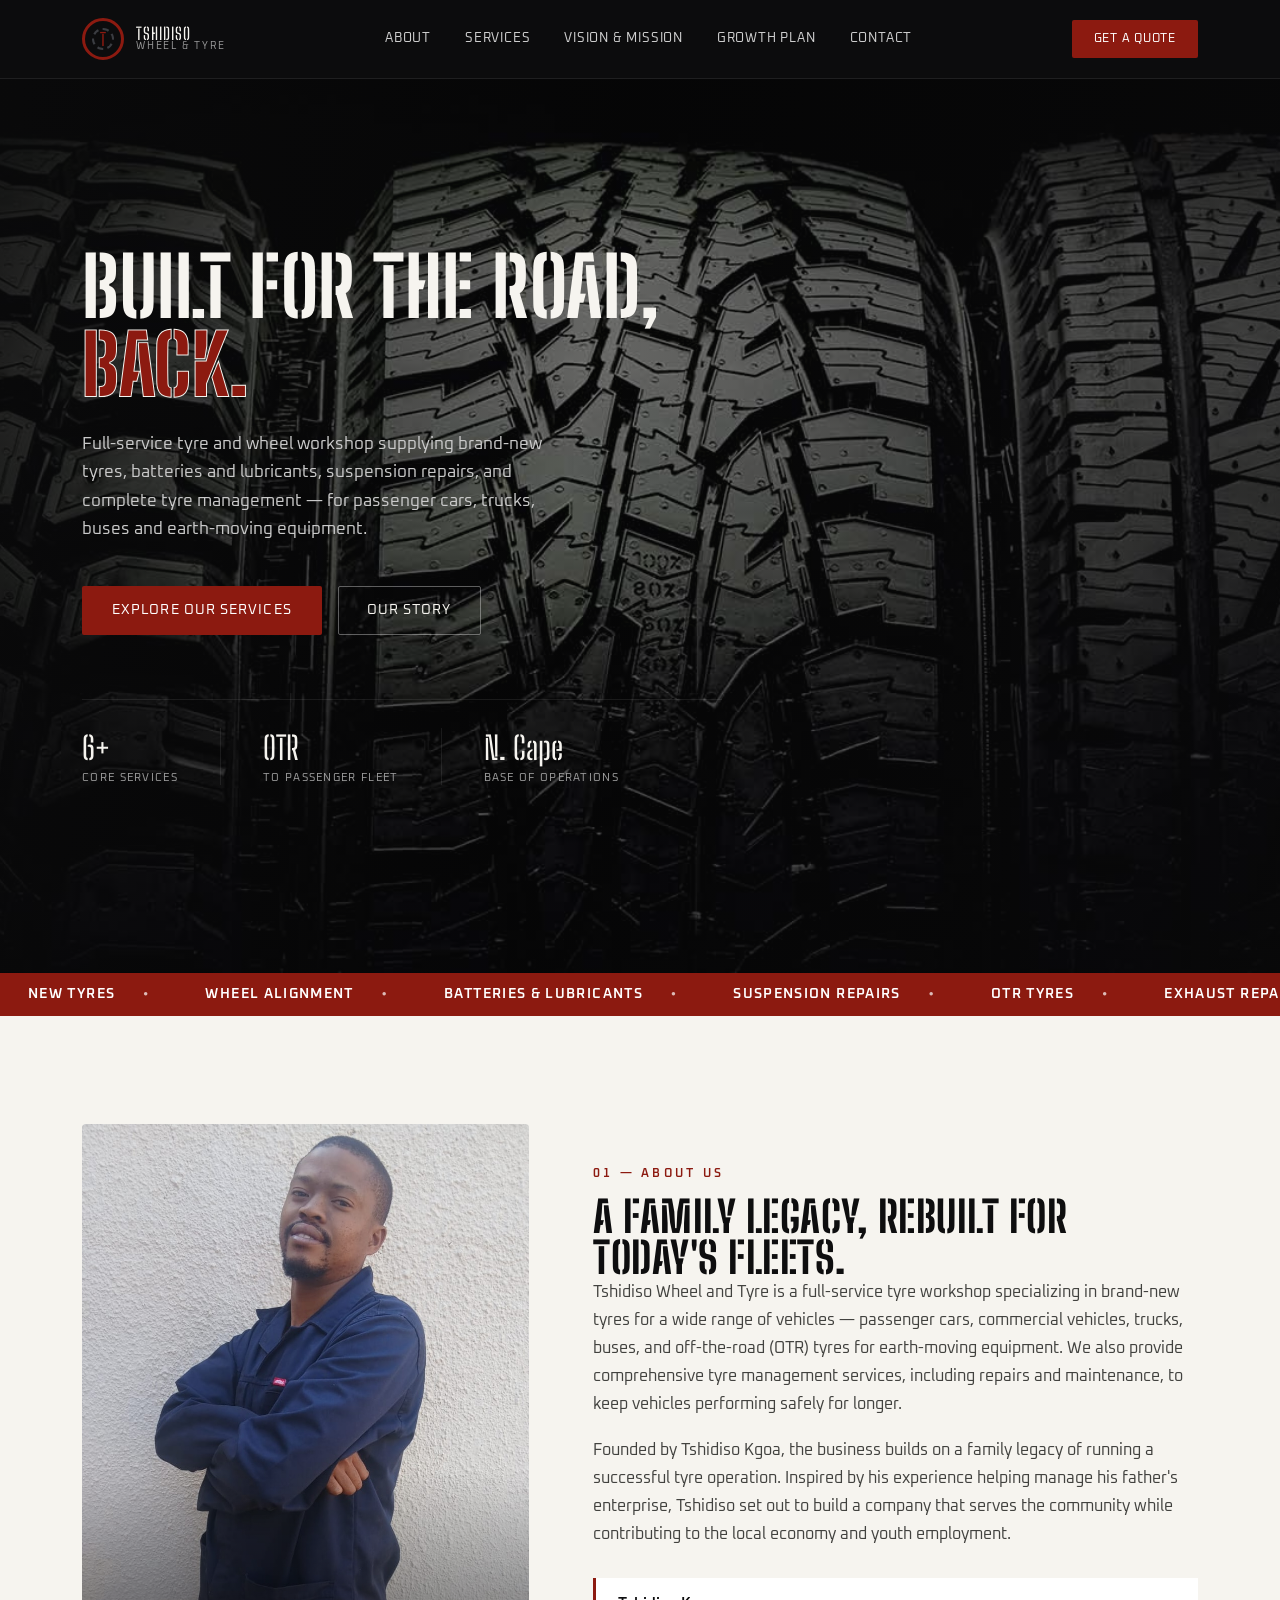
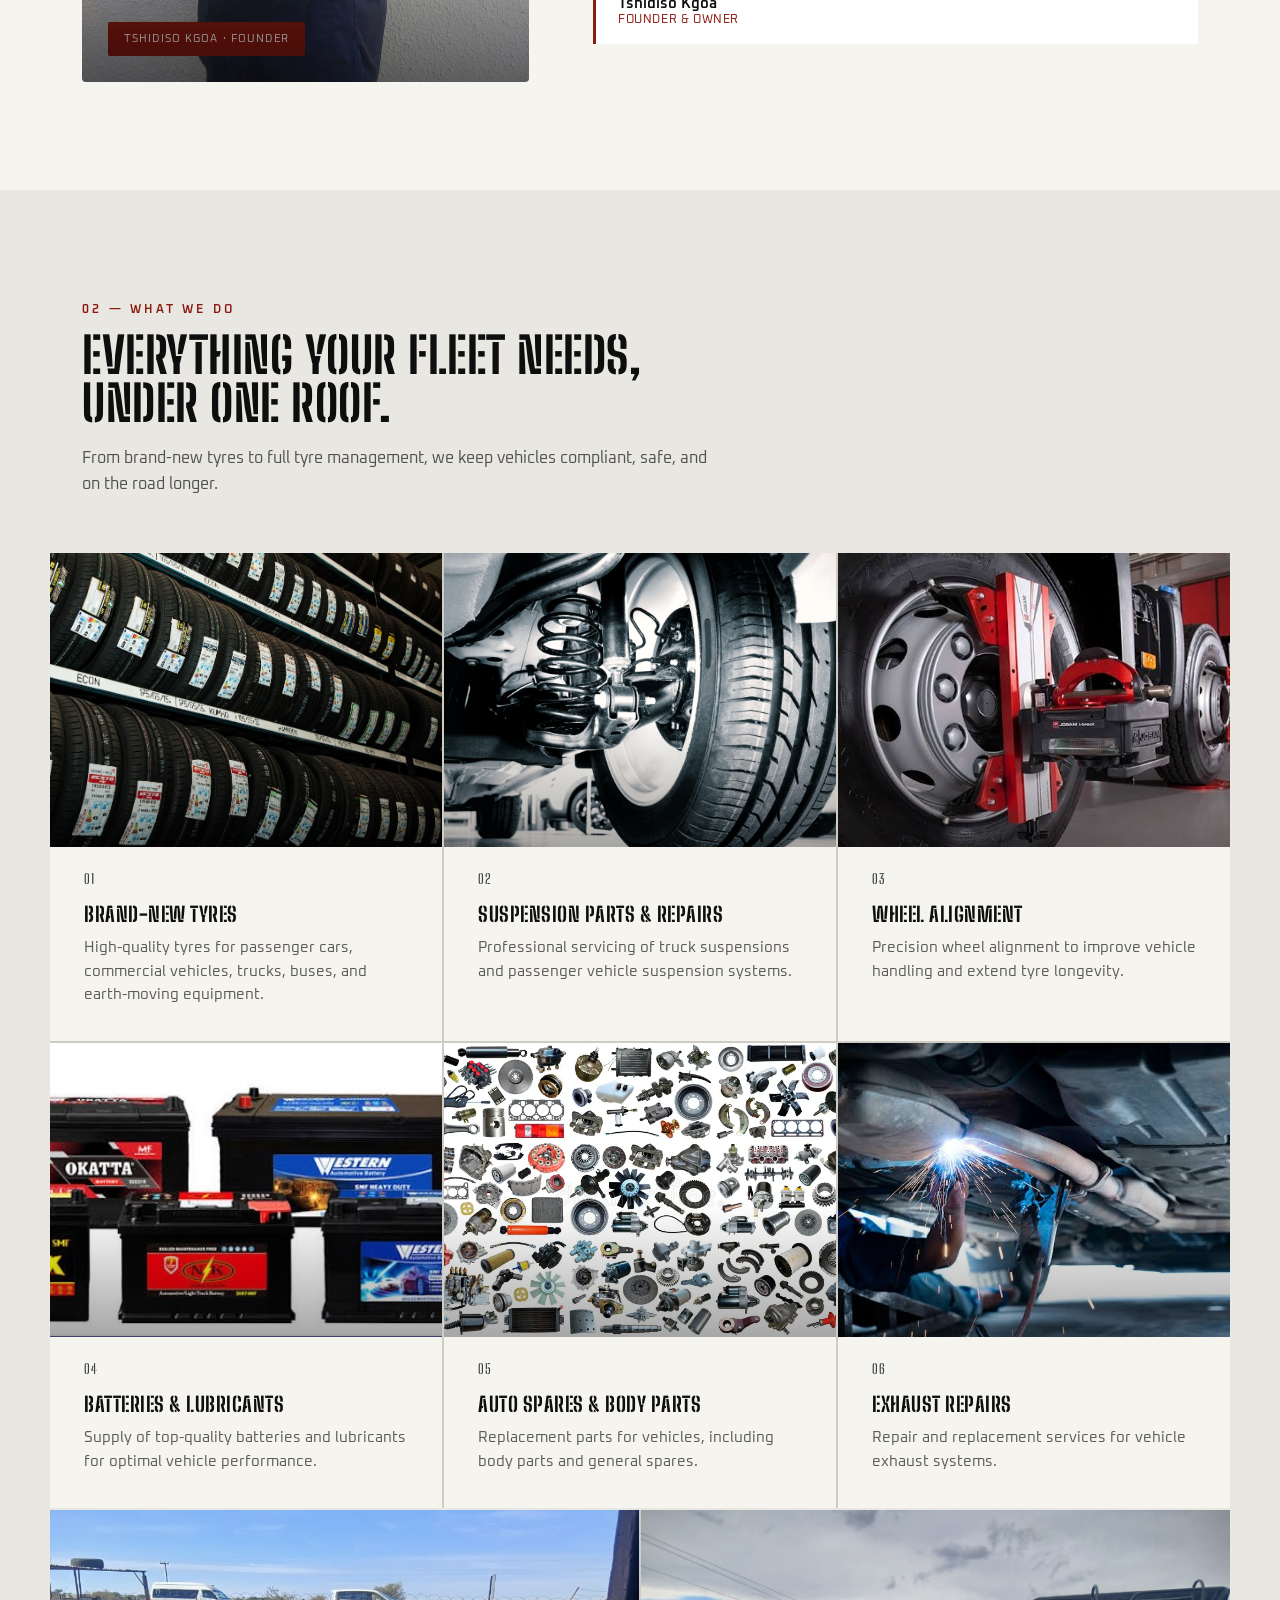
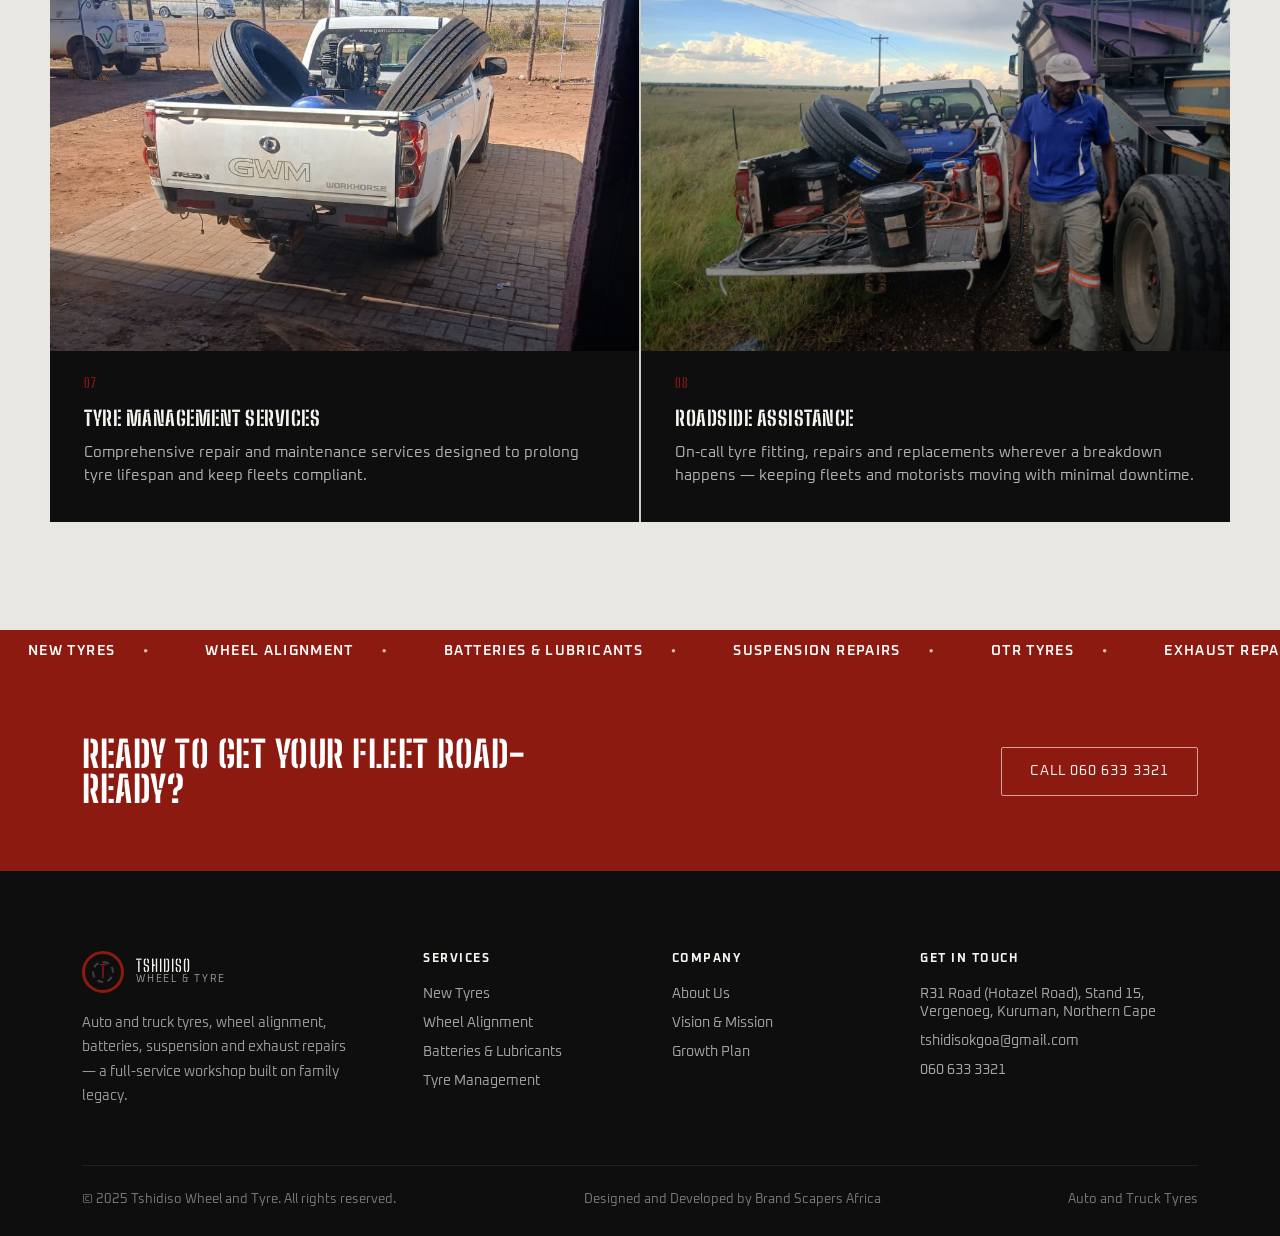
==== index.html @ 9222551d "burger" ====
<!DOCTYPE html>
<html lang="en">
<head>
<meta charset="UTF-8">
<meta name="viewport" content="width=device-width, initial-scale=1.0">
<title>Tshidiso Wheel &amp; Tyre — Auto and Truck Tyres</title>
<link rel="preconnect" href="https://fonts.googleapis.com">
<link href="https://fonts.googleapis.com/css2?family=Big+Shoulders+Stencil:wght@500;700;800&family=Oxanium:wght@400;500;600;700&display=swap" rel="stylesheet">
<link rel="stylesheet" href="styles.css">
</head>
<body>

<header>
  <div class="nav">
    <a href="#" class="logo">
      <div class="logo-mark">T</div>
      <div class="logo-text">
        <div class="l1">TSHIDISO</div>
        <div class="l2">WHEEL &amp; TYRE</div>
      </div>
    </a>
    <nav class="links" id="navLinks">
      <a href="#about">About</a>
      <a href="#services">Services</a>
      <a href="vision.html#vision">Vision &amp; Mission</a>
      <a href="vision.html#growth">Growth Plan</a>
      <a href="#contact">Contact</a>
    </nav>
    <a href="#contact" class="nav-cta">Get a Quote</a>
    <button class="burger" id="burgerBtn" aria-label="Toggle menu">☰</button>
  </div>
</header>

<section class="hero">
  <div class="hero-inner">
    <h1>Built for the road,<span>back.</span></h1>
    <p class="lead">Full-service tyre and wheel workshop supplying brand-new tyres, batteries and lubricants, suspension repairs, and complete tyre management — for passenger cars, trucks, buses and earth-moving equipment.</p>
    <div class="hero-actions">
      <a href="#services" class="btn-primary">Explore Our Services</a>
      <a href="#about" class="btn-ghost">Our Story</a>
    </div>
    <div class="hero-stats">
      <div class="hstat"><div class="num">6+</div><div class="lbl">Core Services</div></div>
      <div class="hstat"><div class="num">OTR</div><div class="lbl">To Passenger Fleet</div></div>
      <div class="hstat"><div class="num">N. Cape</div><div class="lbl">Base of Operations</div></div>
    </div>
  </div>
</section>

<div class="marquee-bar">
  <div class="marquee-track">
    <span>New Tyres</span><span>Wheel Alignment</span><span>Batteries &amp; Lubricants</span><span>Suspension Repairs</span><span>OTR Tyres</span><span>Exhaust Repairs</span><span>Auto Spares</span>
    <span>New Tyres</span><span>Wheel Alignment</span><span>Batteries &amp; Lubricants</span><span>Suspension Repairs</span><span>OTR Tyres</span><span>Exhaust Repairs</span><span>Auto Spares</span>
  </div>
</div>

<section class="about" id="about">
  <div class="wrap about-grid">
    <div class="about-visual">
      <img src="images/founder.jpeg" alt="Tshidiso Kgoa, Founder">
      <div class="tag">Tshidiso Kgoa · Founder</div>
    </div>
    <div class="about-body">
      <span class="eyebrow">01 — About Us</span>
      <h2 style="margin-top:14px;font-size:clamp(1.9rem,3.4vw,2.7rem);">A family legacy, rebuilt for today's fleets.</h2>
      <p>Tshidiso Wheel and Tyre is a full-service tyre workshop specializing in brand-new tyres for a wide range of vehicles — passenger cars, commercial vehicles, trucks, buses, and off-the-road (OTR) tyres for earth-moving equipment. We also provide comprehensive tyre management services, including repairs and maintenance, to keep vehicles performing safely for longer.</p>
      <p>Founded by Tshidiso Kgoa, the business builds on a family legacy of running a successful tyre operation. Inspired by his experience helping manage his father's enterprise, Tshidiso set out to build a company that serves the community while contributing to the local economy and youth employment.</p>
      <div class="founder-card">
        <div class="name">Tshidiso Kgoa</div>
        <div class="role">Founder &amp; Owner</div>
      </div>
    </div>
  </div>
</section>

<section class="services" id="services">
  <div class="wrap">
    <div class="section-head">
      <span class="eyebrow">02 — What We Do</span>
      <h2>Everything your fleet needs, under one roof.</h2>
      <p>From brand-new tyres to full tyre management, we keep vehicles compliant, safe, and on the road longer.</p>
    </div>
  </div>
  <div class="wrap" style="padding:0;">
    <div class="svc-grid">
      <div class="svc-card">
        <div class="svc-img"><img src="images/tyre.jpeg" alt="Brand-new tyres"></div>
        <div class="svc-body">
          <div class="num">01</div>
          <h3>Brand-New Tyres</h3>
          <p>High-quality tyres for passenger cars, commercial vehicles, trucks, buses, and earth-moving equipment.</p>
        </div>
      </div>
      <div class="svc-card">
        <div class="svc-img"><img src="images/suspension.jpeg" alt="Suspension parts and repairs"></div>
        <div class="svc-body">
          <div class="num">02</div>
          <h3>Suspension Parts &amp; Repairs</h3>
          <p>Professional servicing of truck suspensions and passenger vehicle suspension systems.</p>
        </div>
      </div>
      <div class="svc-card">
        <div class="svc-img"><img src="images/alignment.jpeg" alt="Wheel alignment"></div>
        <div class="svc-body">
          <div class="num">03</div>
          <h3>Wheel Alignment</h3>
          <p>Precision wheel alignment to improve vehicle handling and extend tyre longevity.</p>
        </div>
      </div>
      <div class="svc-card">
        <div class="svc-img"><img src="images/battery.jpeg" alt="Batteries and lubricants"></div>
        <div class="svc-body">
          <div class="num">04</div>
          <h3>Batteries &amp; Lubricants</h3>
          <p>Supply of top-quality batteries and lubricants for optimal vehicle performance.</p>
        </div>
      </div>
      <div class="svc-card">
        <div class="svc-img"><img src="images/spares.jpeg" alt="Auto spares and body parts"></div>
        <div class="svc-body">
          <div class="num">05</div>
          <h3>Auto Spares &amp; Body Parts</h3>
          <p>Replacement parts for vehicles, including body parts and general spares.</p>
        </div>
      </div>
      <div class="svc-card">
        <div class="svc-img"><img src="images/exhaust.jpeg" alt="Exhaust repairs"></div>
        <div class="svc-body">
          <div class="num">06</div>
          <h3>Exhaust Repairs</h3>
          <p>Repair and replacement services for vehicle exhaust systems.</p>
        </div>
      </div>
    </div>
  </div>
  <div class="wrap" style="padding:0;">
    <div class="svc-grid-2">
      <div class="svc-card" style="background:var(--black);">
        <div class="svc-img"><img src="images/management.jpeg" alt="Tyre management services"></div>
        <div class="svc-body">
          <div class="num" style="color:var(--rust);">07</div>
          <h3 style="color:var(--bone);">Tyre Management Services</h3>
          <p style="color:#b0b0b0;">Comprehensive repair and maintenance services designed to prolong tyre lifespan and keep fleets compliant.</p>
        </div>
      </div>
      <div class="svc-card" style="background:var(--black);">
        <div class="svc-img"><img src="images/roadside.jpeg" alt="Roadside assistance for tyres"></div>
        <div class="svc-body">
          <div class="num" style="color:var(--rust);">08</div>
          <h3 style="color:var(--bone);">Roadside Assistance</h3>
          <p style="color:#b0b0b0;">On-call tyre fitting, repairs and replacements wherever a breakdown happens — keeping fleets and motorists moving with minimal downtime.</p>
        </div>
      </div>
    </div>
  </div>
</section>

<div class="marquee-bar">
  <div class="marquee-track">
    <span>New Tyres</span><span>Wheel Alignment</span><span>Batteries &amp; Lubricants</span><span>Suspension Repairs</span><span>OTR Tyres</span><span>Exhaust Repairs</span><span>Auto Spares</span>
    <span>New Tyres</span><span>Wheel Alignment</span><span>Batteries &amp; Lubricants</span><span>Suspension Repairs</span><span>OTR Tyres</span><span>Exhaust Repairs</span><span>Auto Spares</span>
  </div>
</div>

<section class="cta-strip" id="contact">
  <div class="wrap">
    <h2>Ready to get your fleet road-ready?</h2>
    <a href="tel:0606333321" class="btn-ghost">Call 060 633 3321</a>
  </div>
</section>

<footer>
  <div class="wrap">
    <div class="footer-grid">
      <div>
        <a href="#" class="footer-logo">
          <div class="logo-mark">T</div>
          <div class="logo-text">
            <div class="l1">TSHIDISO</div>
            <div class="l2">WHEEL &amp; TYRE</div>
          </div>
        </a>
        <p class="desc">Auto and truck tyres, wheel alignment, batteries, suspension and exhaust repairs — a full-service workshop built on family legacy.</p>
      </div>
      <div class="footer-col">
        <h5>Services</h5>
        <ul>
          <li><a href="#services">New Tyres</a></li>
          <li><a href="#services">Wheel Alignment</a></li>
          <li><a href="#services">Batteries &amp; Lubricants</a></li>
          <li><a href="#services">Tyre Management</a></li>
        </ul>
      </div>
      <div class="footer-col">
        <h5>Company</h5>
        <ul>
          <li><a href="#about">About Us</a></li>
          <li><a href="vision.html#vision">Vision &amp; Mission</a></li>
          <li><a href="vision.html#growth">Growth Plan</a></li>
        </ul>
      </div>
      <div class="footer-col">
        <h5>Get In Touch</h5>
        <ul>
          <li>R31 Road (Hotazel Road), Stand 15, Vergenoeg, Kuruman, Northern Cape</li>
          <li>tshidisokgoa@gmail.com</li>
          <li>060 633 3321</li>
        </ul>
      </div>
    </div>
    <div class="footer-bottom">
      <p>© 2025 Tshidiso Wheel and Tyre. All rights reserved.</p>
      <p>Designed and Developed by <a href="https://www.brandscapersafrica.com" target="_blank">Brand Scapers Africa</a></p>
      <p>Auto and Truck Tyres</p>
    </div>
  </div>
</footer>
<script src="script.js"></script>
</body>
</html>
---- styles.css ----
:root{
  --black:#0e0e0f;
  --char:#1a1a1c;
  --steel:#3b3d42;
  --concrete:#e9e7e2;
  --bone:#f6f4ef;
  --rust:#8c1a10;
  --rust-dark:#6e140c;
  --yellow:#e8a23a;
  --line:rgba(255,255,255,0.08);
}
*{margin:0;padding:0;box-sizing:border-box;}
html{scroll-behavior:smooth;}
body{
  font-family:'Oxanium',sans-serif;
  background:var(--bone);
  color:var(--black);
  overflow-x:hidden;
}
h1,h2,h3,.display{
  font-family:'Big Shoulders Stencil',sans-serif;
  text-transform:uppercase;
  letter-spacing:0.5px;
  line-height:0.95;
}
.eyebrow{
  font-family:'Oxanium',sans-serif;
  font-weight:600;
  letter-spacing:0.28em;
  text-transform:uppercase;
  font-size:0.72rem;
  color:var(--rust);
}
a{color:inherit;text-decoration:none;}
.wrap{max-width:1180px;margin:0 auto;padding:0 32px;}
img{display:block;max-width:100%;}

/* tread pattern signature element */
.tread{
  background-image: repeating-linear-gradient(115deg, rgba(255,255,255,0.06) 0px, rgba(255,255,255,0.06) 3px, transparent 3px, transparent 16px);
}
.tread-dark{
  background-image: repeating-linear-gradient(115deg, rgba(0,0,0,0.5) 0px, rgba(0,0,0,0.5) 4px, transparent 4px, transparent 18px);
}

/* ===== HEADER ===== */
header{
  position:fixed;top:0;left:0;right:0;z-index:100;
  background:rgba(14,14,15,0.92);
  backdrop-filter:blur(6px);
  border-bottom:1px solid var(--line);
}
.nav{display:flex;align-items:center;justify-content:space-between;padding:18px 32px;max-width:1180px;margin:0 auto;position:relative;}
.logo{display:flex;align-items:center;gap:12px;color:var(--bone);}
.logo-mark{
  width:42px;height:42px;border-radius:50%;
  border:3px solid var(--rust);
  display:flex;align-items:center;justify-content:center;
  font-family:'Big Shoulders Stencil',sans-serif;font-size:1.1rem;color:var(--rust);
  position:relative;
}
.logo-mark::after{
  content:"";position:absolute;inset:7px;border-radius:50%;border:2px dashed var(--steel);
}
.logo-text{line-height:1;}
.logo-text .l1{font-family:'Big Shoulders Stencil',sans-serif;font-size:1.05rem;letter-spacing:1px;}
.logo-text .l2{font-family:'Oxanium',sans-serif;font-size:0.62rem;letter-spacing:0.18em;color:#9a9a9a;}
nav.links{display:flex;gap:34px;font-family:'Oxanium',sans-serif;font-size:0.82rem;letter-spacing:0.06em;text-transform:uppercase;color:#cfcfcf;}
nav.links a{position:relative;padding:4px 0;transition:color .2s;}
nav.links a:hover{color:var(--rust);}
.nav-cta{
  font-family:'Oxanium',sans-serif;font-size:0.78rem;letter-spacing:0.06em;text-transform:uppercase;
  background:var(--rust);color:white;padding:11px 22px;border-radius:2px;
  transition:background .2s;
}
.nav-cta:hover{background:var(--rust-dark);}
.burger{display:none;color:var(--bone);font-size:1.4rem;background:none;border:none;cursor:pointer;}

@media (max-width:880px){
  nav.links{display:none;}
  nav.links.open{
    display:flex;flex-direction:column;gap:0;position:absolute;top:100%;left:0;right:0;
    background:rgba(14,14,15,0.98);padding:8px 32px 18px;border-top:1px solid var(--line);
  }
  nav.links.open a{padding:14px 0;border-bottom:1px solid var(--line);}
  .burger{display:block;}
}

/* ===== HERO ===== */
.hero{
  position:relative;min-height:100vh;display:flex;align-items:center;
  background:
    linear-gradient(100deg, rgba(10,10,11,0.92) 0%, rgba(10,10,11,0.55) 45%, rgba(10,10,11,0.78) 100%),
    url("images/tyre-hero.jpeg");
  background-size:cover;
  background-position:center;
  overflow:hidden;
}
.hero-inner{position:relative;z-index:2;max-width:1180px;margin:0 auto;padding:140px 32px 80px;width:100%;}
.hero-tag{display:flex;align-items:center;gap:14px;margin-bottom:26px;}
.hero-tag .rule{width:46px;height:2px;background:var(--rust);}
.hero h1{
  color:var(--bone);font-size:clamp(2.6rem, 6.4vw, 5.6rem);
  max-width:760px;
}
.hero h1 span{
  color:var(--rust);display:block;
  -webkit-text-stroke:2px var(--bone);
  paint-order:stroke fill;
}
.hero p.lead{
  color:#c9c9c9;font-size:1.08rem;max-width:480px;margin-top:26px;line-height:1.65;
  font-weight:400;
}
.hero-actions{display:flex;gap:16px;margin-top:42px;flex-wrap:wrap;}
.btn-primary{
  background:var(--rust);color:white;padding:16px 30px;font-family:'Oxanium',sans-serif;
  font-size:0.85rem;letter-spacing:0.08em;text-transform:uppercase;border-radius:2px;
  transition:background .2s, transform .2s;border:none;cursor:pointer;
}
.btn-primary:hover{background:var(--rust-dark);transform:translateY(-2px);}
.btn-ghost{
  border:1.5px solid rgba(255,255,255,0.35);color:var(--bone);padding:15px 28px;
  font-family:'Oxanium',sans-serif;font-size:0.85rem;letter-spacing:0.08em;text-transform:uppercase;
  border-radius:2px;transition:border-color .2s, background .2s;
}
.btn-ghost:hover{border-color:var(--rust);background:rgba(140,26,16,0.15);}

.hero-stats{
  display:flex;gap:0;margin-top:64px;border-top:1px solid var(--line);padding-top:28px;max-width:640px;flex-wrap:wrap;
}
.hstat{padding-right:42px;margin-right:42px;border-right:1px solid var(--line);}
.hstat:last-child{border-right:none;}
.hstat .num{font-family:'Big Shoulders Stencil',sans-serif;color:var(--bone);font-size:2rem;}
.hstat .lbl{font-family:'Oxanium',sans-serif;font-size:0.68rem;letter-spacing:0.12em;text-transform:uppercase;color:#9a9a9a;margin-top:4px;}

/* ===== MARQUEE ===== */
.marquee-bar{background:var(--rust);overflow:hidden;padding:13px 0;}
.marquee-track{display:flex;white-space:nowrap;animation:scroll 26s linear infinite;}
.marquee-track span{
  font-family:'Oxanium',sans-serif;font-weight:600;text-transform:uppercase;letter-spacing:0.1em;
  color:white;font-size:0.85rem;padding:0 28px;display:inline-flex;align-items:center;gap:28px;
}
.marquee-track span::after{content:"●";font-size:0.5rem;opacity:0.7;}
@keyframes scroll{0%{transform:translateX(0);}100%{transform:translateX(-50%);}}

section{padding:108px 0;}
.section-head{max-width:640px;margin-bottom:56px;}
.section-head h2{font-size:clamp(2rem,4vw,3.1rem);margin-top:14px;}
.section-head p{margin-top:18px;color:#52524f;font-size:1.02rem;line-height:1.6;}

/* ===== ABOUT ===== */
.about{background:var(--bone);}
.about-grid{display:grid;grid-template-columns:0.85fr 1.15fr;gap:64px;align-items:center;}
.about-visual{
  position:relative;aspect-ratio:4/5;border-radius:4px;overflow:hidden;
  background:linear-gradient(160deg,#26262a 0%, #131314 100%);
}
.about-visual img{
  width:100%;height:100%;object-fit:cover;display:block;
}
.about-visual::after{
  content:"";position:absolute;inset:0;
  background:linear-gradient(0deg, rgba(0,0,0,0.55) 0%, rgba(0,0,0,0) 38%);
}
.about-visual .tag{
  position:absolute;bottom:26px;left:26px;background:var(--rust);color:white;
  font-family:'Oxanium',sans-serif;font-size:0.7rem;letter-spacing:0.1em;text-transform:uppercase;
  padding:10px 16px;border-radius:2px;
}
.about-body p{color:#42423f;line-height:1.75;font-size:1rem;margin-bottom:18px;}
.founder-card{
  margin-top:30px;border-left:3px solid var(--rust);padding:16px 0 16px 22px;background:#fff;
}
.founder-card .name{font-family:'Oxanium',sans-serif;font-weight:600;font-size:0.95rem;}
.founder-card .role{font-family:'Oxanium',sans-serif;font-size:0.75rem;color:var(--rust);letter-spacing:0.05em;text-transform:uppercase;}

/* ===== VISION/MISSION ===== */
.vm{background:var(--black);color:var(--bone);}
.vm .wrap > .eyebrow{color:var(--rust);}
.vm-grid{display:grid;grid-template-columns:1fr 1fr;gap:1px;background:var(--line);margin-top:56px;border:1px solid var(--line);}
.vm-card{background:var(--black);padding:48px 44px;}
.vm-card .num{font-family:'Big Shoulders Stencil',sans-serif;color:var(--rust);font-size:0.9rem;letter-spacing:0.1em;}
.vm-card h3{color:var(--bone);font-size:1.7rem;margin:16px 0 18px;}
.vm-card p{color:#a8a8a8;line-height:1.75;font-size:0.97rem;}

.target-strip{margin-top:64px;}
.target-strip h4{font-family:'Oxanium',sans-serif;font-size:0.9rem;letter-spacing:0.12em;text-transform:uppercase;color:var(--rust);margin-bottom:22px;}
.target-list{display:grid;grid-template-columns:repeat(2,1fr);gap:14px 40px;}
.target-list li{list-style:none;display:flex;gap:14px;align-items:flex-start;color:#cfcfcf;font-size:0.96rem;line-height:1.5;}
.target-list li::before{content:"";min-width:8px;height:8px;background:var(--rust);margin-top:7px;border-radius:1px;}

/* ===== SERVICES ===== */
.services{background:var(--concrete);}
.svc-grid{display:grid;grid-template-columns:repeat(3,1fr);gap:2px;background:#cfccc4;margin-top:10px;}
.svc-grid-2{display:grid;grid-template-columns:1fr 1fr;gap:2px;background:#cfccc4;margin-top:2px;}
.svc-card{
  background:var(--bone);padding:0 0 34px;transition:background .25s, transform .25s;position:relative;
}
.svc-img{
  width:100%;aspect-ratio:4/3;overflow:hidden;background:linear-gradient(160deg,#26262a 0%, #131314 100%);
  margin-bottom:24px;position:relative;
}
.svc-img img{width:100%;height:100%;object-fit:cover;display:block;}
.svc-img::after{
  content:"";position:absolute;inset:0;background:linear-gradient(0deg, rgba(0,0,0,0.35) 0%, rgba(0,0,0,0) 45%);
}
.svc-body{padding:0 34px;}
.svc-card:hover .svc-body{background:var(--black);}
.svc-card:hover h3, .svc-card:hover .num{color:var(--bone);}
.svc-card:hover p{color:#b8b8b8;}
.svc-card .num{font-family:'Big Shoulders Stencil',sans-serif;color:var(--steel);font-size:0.85rem;letter-spacing:0.1em;transition:color .25s;}
.svc-card h3{font-size:1.28rem;margin:18px 0 12px;transition:color .25s;}
.svc-card p{color:#5c5c58;font-size:0.92rem;line-height:1.6;transition:color .25s;}
.svc-icon{width:38px;height:38px;margin-bottom:6px;}

/* ===== GROWTH PLAN ===== */
.growth{background:var(--bone);}
.growth-grid{display:grid;grid-template-columns:1fr 1fr;gap:64px;align-items:start;}
.growth-list{counter-reset:step;}
.growth-step{display:flex;gap:24px;padding:26px 0;border-bottom:1px solid #ddd9d0;}
.growth-step:first-child{padding-top:0;}
.growth-step .step-num{
  font-family:'Big Shoulders Stencil',sans-serif;font-size:1.4rem;color:var(--rust);min-width:50px;
}
.growth-step h4{font-family:'Oxanium',sans-serif;font-size:1.05rem;font-weight:600;text-transform:uppercase;letter-spacing:0.02em;margin-bottom:6px;}
.growth-step p{color:#5c5c58;font-size:0.93rem;line-height:1.6;}
.growth-visual{
  background:var(--black);border-radius:4px;padding:42px;color:var(--bone);position:relative;overflow:hidden;
}
.growth-visual::before{
  content:"";position:absolute;inset:0;
  background-image: repeating-linear-gradient(120deg, rgba(255,255,255,0.04) 0 3px, transparent 3px 18px);
}
.growth-visual h3{position:relative;font-size:1.6rem;color:var(--bone);margin-bottom:14px;}
.growth-visual p{position:relative;color:#b0b0b0;line-height:1.7;font-size:0.95rem;margin-bottom:28px;}
.growth-tag{
  position:relative;display:inline-block;background:var(--rust);color:white;font-family:'Oxanium',sans-serif;
  font-size:0.7rem;letter-spacing:0.1em;text-transform:uppercase;padding:9px 16px;border-radius:2px;
}

/* ===== CTA STRIP ===== */
.cta-strip{background:var(--rust);padding:64px 0;}
.cta-strip .wrap{display:flex;align-items:center;justify-content:space-between;flex-wrap:wrap;gap:24px;}
.cta-strip h2{color:white;font-size:clamp(1.6rem,3vw,2.3rem);max-width:520px;}
.cta-strip .btn-ghost{border-color:rgba(255,255,255,0.6);}
.cta-strip .btn-ghost:hover{background:rgba(0,0,0,0.15);border-color:white;}

/* ===== FOOTER ===== */
footer{background:var(--black);color:#c9c9c9;padding:80px 0 28px;}
.footer-grid{display:grid;grid-template-columns:1.3fr 0.9fr 0.9fr 1.2fr;gap:40px;padding-bottom:56px;border-bottom:1px solid var(--line);}
.footer-logo{display:flex;align-items:center;gap:12px;margin-bottom:18px;}
footer .logo-text .l1{color:var(--bone);}
footer p.desc{font-size:0.9rem;line-height:1.7;color:#9a9a9a;max-width:280px;}
.footer-col h5{font-family:'Oxanium',sans-serif;font-size:0.78rem;letter-spacing:0.12em;text-transform:uppercase;color:var(--bone);margin-bottom:18px;}
.footer-col ul{list-style:none;}
.footer-col li{margin-bottom:11px;font-size:0.9rem;color:#a3a3a3;}
.footer-col a:hover{color:var(--rust);}
.footer-bottom{display:flex;justify-content:space-between;align-items:center;padding-top:26px;flex-wrap:wrap;gap:10px;}
.footer-bottom p{font-size:0.8rem;color:#777;}

@media (max-width:880px){
  .about-grid, .vm-grid, .growth-grid{grid-template-columns:1fr;}
  .svc-grid{grid-template-columns:1fr 1fr;}
  .svc-grid-2{grid-template-columns:1fr;}
  .target-list{grid-template-columns:1fr;}
  .footer-grid{grid-template-columns:1fr 1fr;}
}
@media (max-width:560px){
  .svc-grid{grid-template-columns:1fr;}
  .footer-grid{grid-template-columns:1fr;}
  .hstat{padding-right:24px;margin-right:24px;}
}
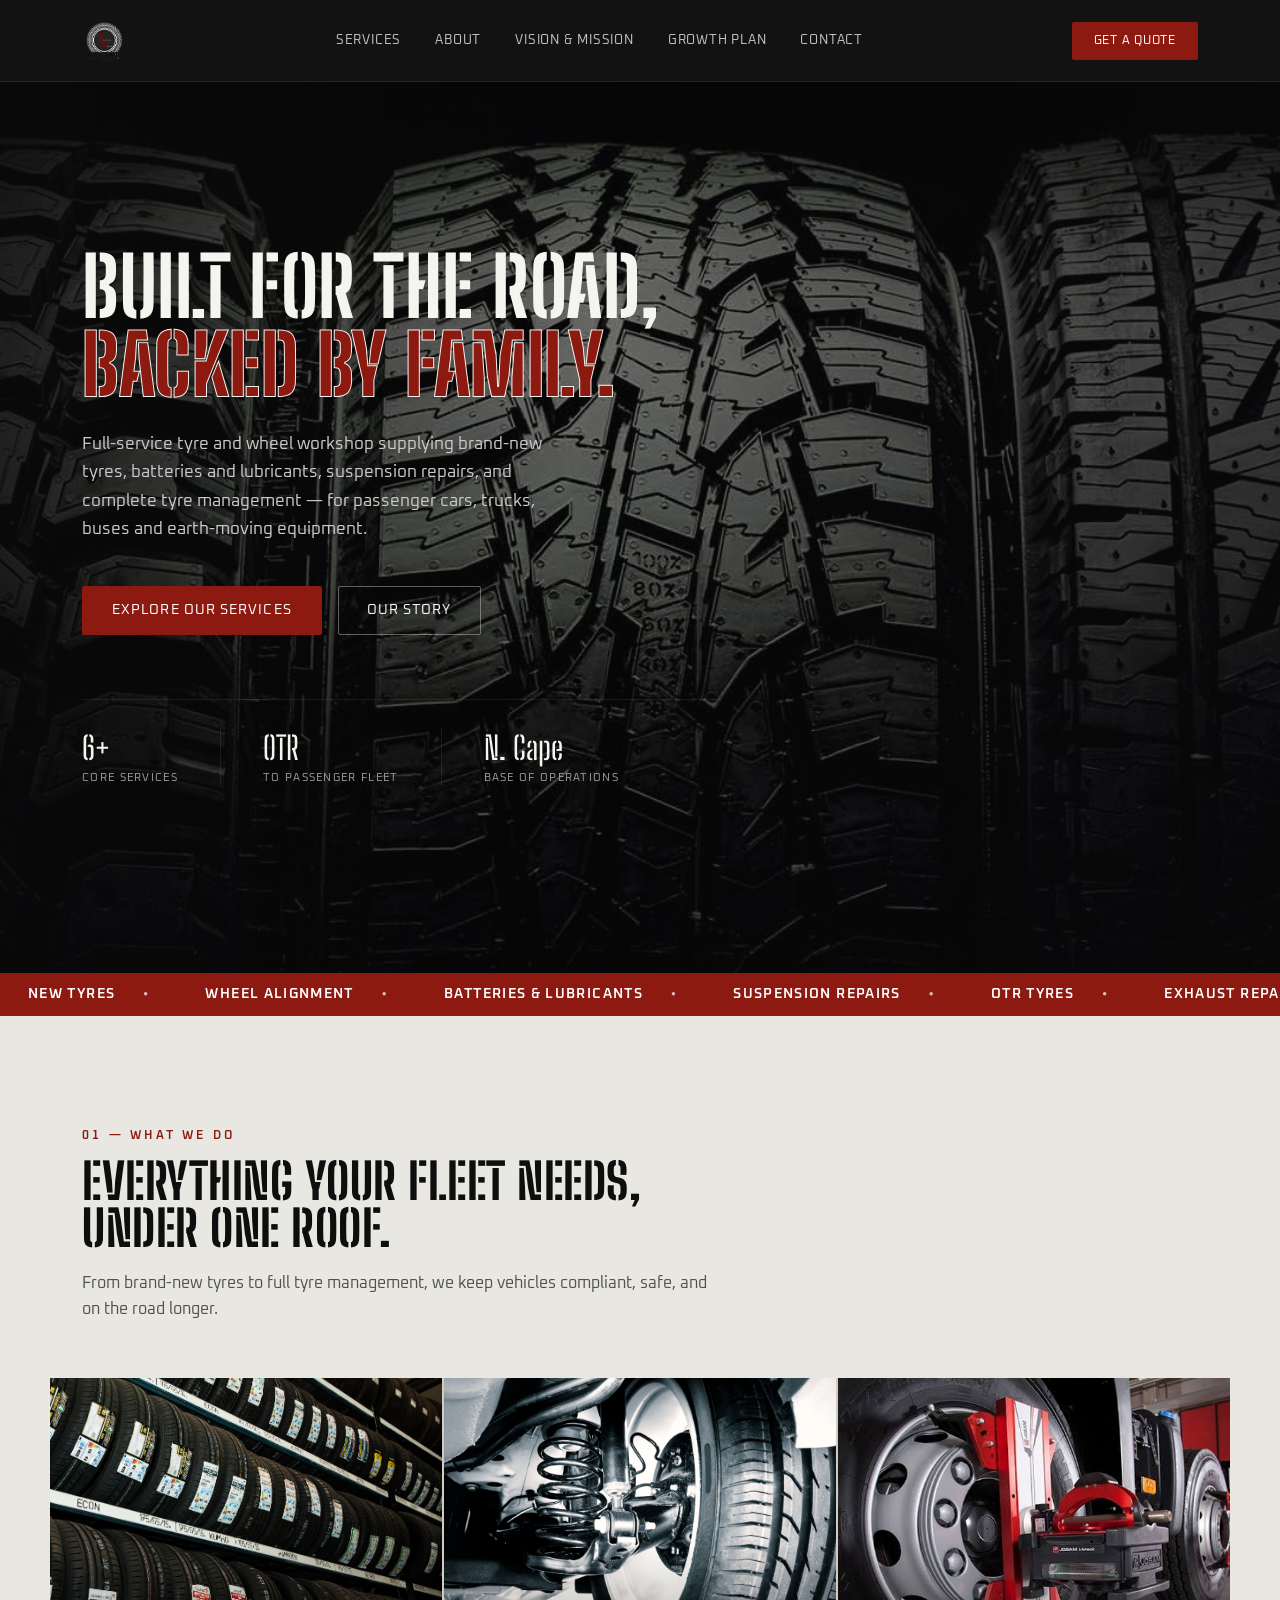
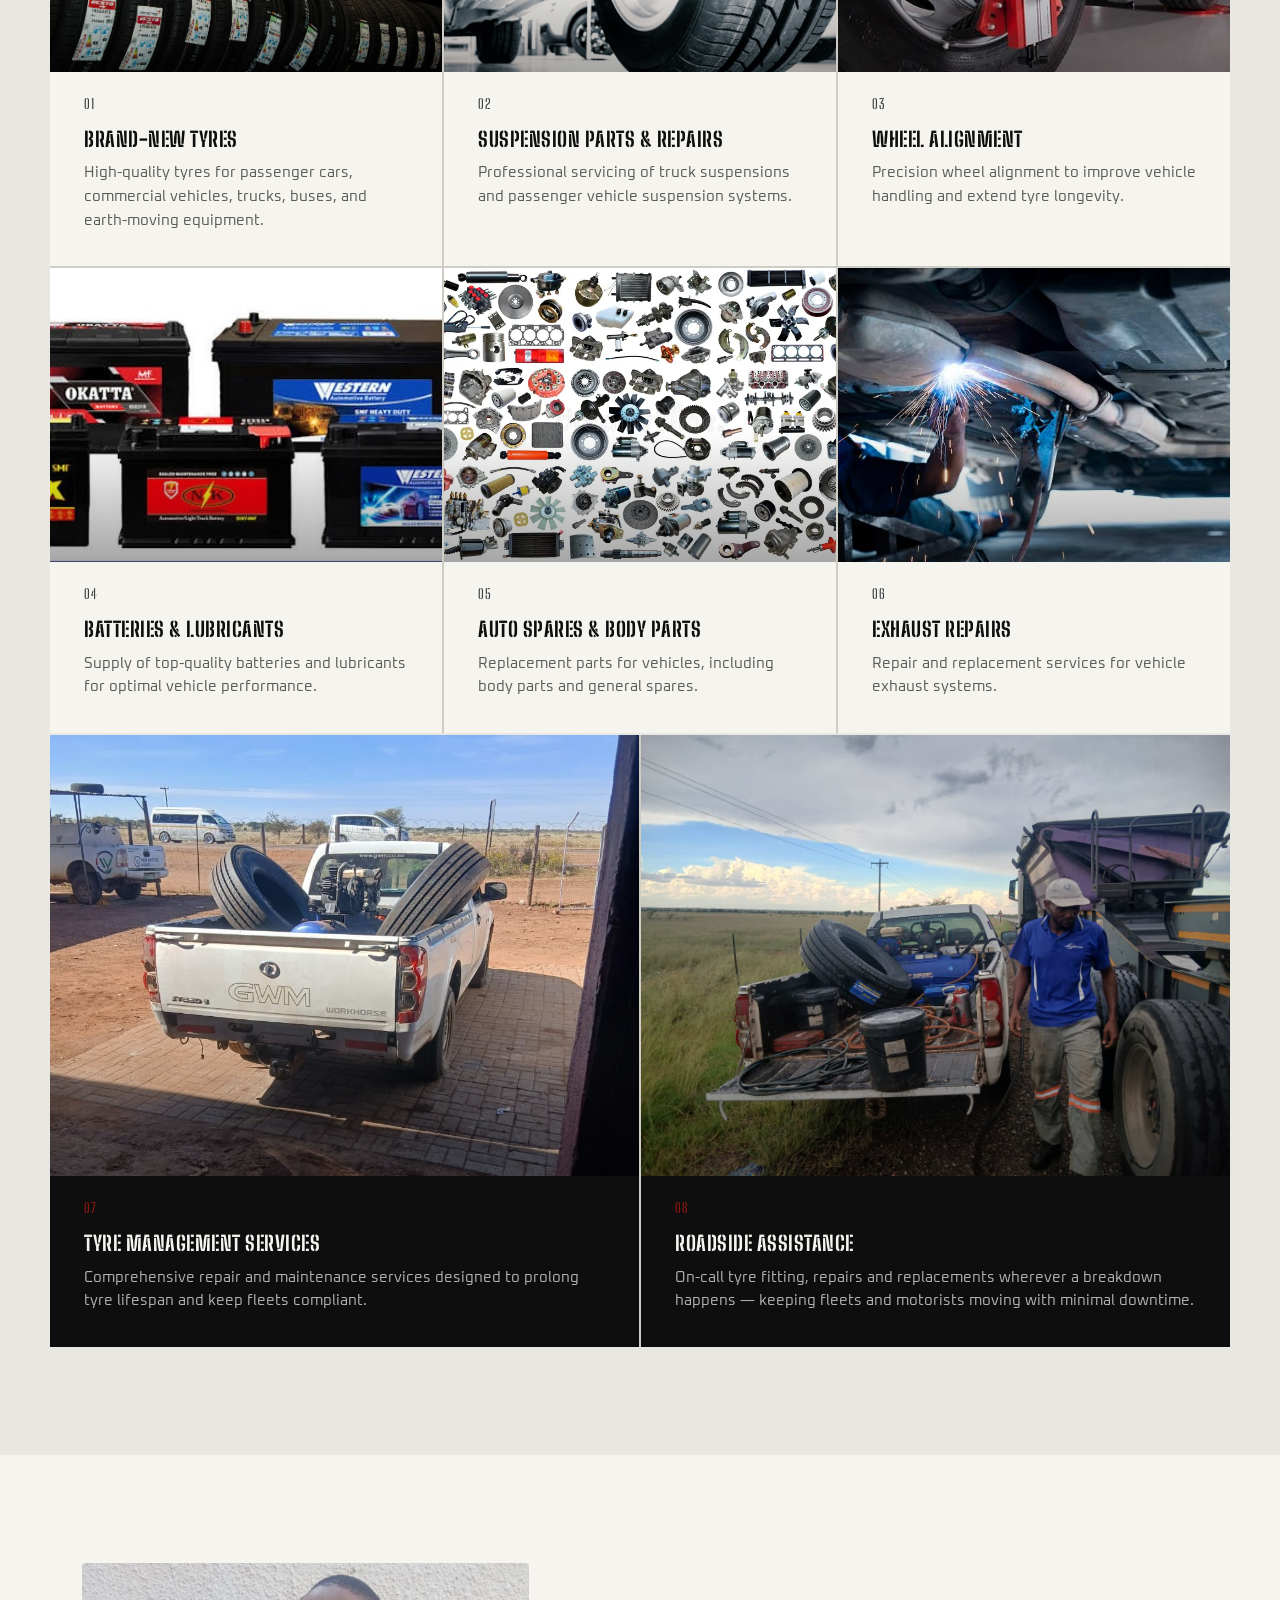
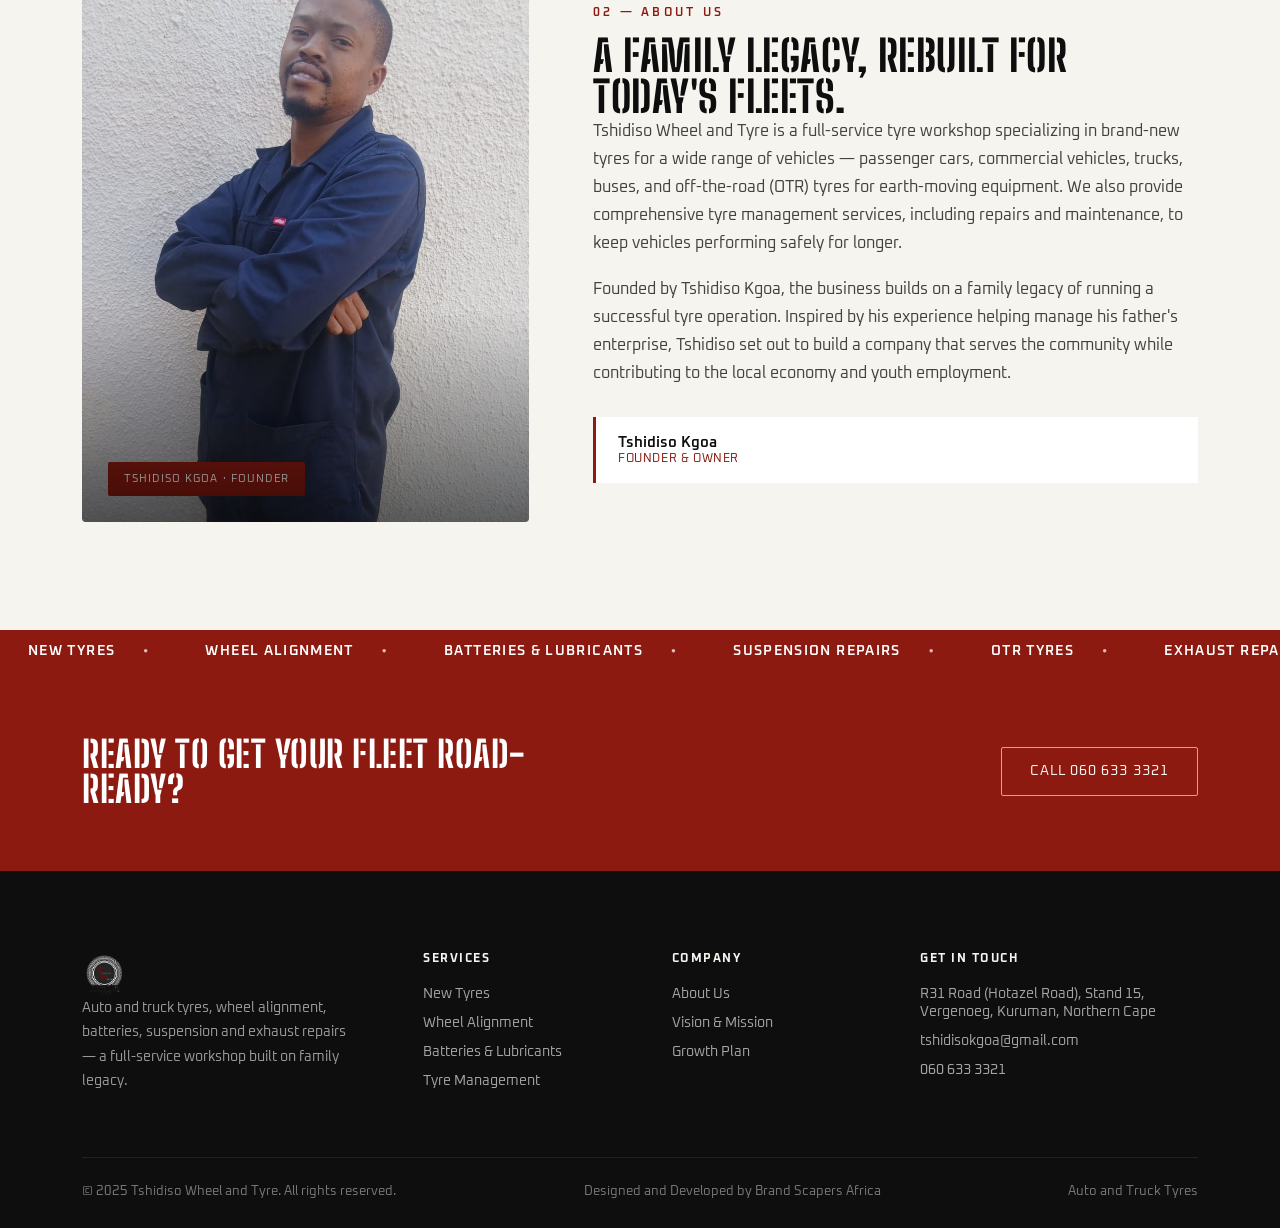
==== commit 7e7a9177: "updates" ====
--- a/index.html
+++ b/index.html
@@ -13,15 +13,11 @@
 <header>
   <div class="nav">
     <a href="#" class="logo">
-      <div class="logo-mark">T</div>
-      <div class="logo-text">
-        <div class="l1">TSHIDISO</div>
-        <div class="l2">WHEEL &amp; TYRE</div>
-      </div>
-    </a>
+  <img src="images/logo.png" alt="Tshidiso Wheel & Tyre" class="logo-img">
+</a>
     <nav class="links" id="navLinks">
+      <a href="#services">Services</a>
       <a href="#about">About</a>
-      <a href="#services">Services</a>
       <a href="vision.html#vision">Vision &amp; Mission</a>
       <a href="vision.html#growth">Growth Plan</a>
       <a href="#contact">Contact</a>
@@ -33,7 +29,7 @@
 
 <section class="hero">
   <div class="hero-inner">
-    <h1>Built for the road,<span>back.</span></h1>
+    <h1>Built for the road,<span>backed by family.</span></h1>
     <p class="lead">Full-service tyre and wheel workshop supplying brand-new tyres, batteries and lubricants, suspension repairs, and complete tyre management — for passenger cars, trucks, buses and earth-moving equipment.</p>
     <div class="hero-actions">
       <a href="#services" class="btn-primary">Explore Our Services</a>
@@ -53,6 +49,88 @@
     <span>New Tyres</span><span>Wheel Alignment</span><span>Batteries &amp; Lubricants</span><span>Suspension Repairs</span><span>OTR Tyres</span><span>Exhaust Repairs</span><span>Auto Spares</span>
   </div>
 </div>
+
+<section class="services" id="services">
+  <div class="wrap">
+    <div class="section-head">
+      <span class="eyebrow">01 — What We Do</span>
+      <h2>Everything your fleet needs, under one roof.</h2>
+      <p>From brand-new tyres to full tyre management, we keep vehicles compliant, safe, and on the road longer.</p>
+    </div>
+  </div>
+  <div class="wrap" style="padding:0;">
+    <div class="svc-grid">
+      <div class="svc-card">
+        <div class="svc-img"><img src="images/tyre.jpeg" alt="Brand-new tyres"></div>
+        <div class="svc-body">
+          <div class="num">01</div>
+          <h3>Brand-New Tyres</h3>
+          <p>High-quality tyres for passenger cars, commercial vehicles, trucks, buses, and earth-moving equipment.</p>
+        </div>
+      </div>
+      <div class="svc-card">
+        <div class="svc-img"><img src="images/suspension.jpeg" alt="Suspension parts and repairs"></div>
+        <div class="svc-body">
+          <div class="num">02</div>
+          <h3>Suspension Parts &amp; Repairs</h3>
+          <p>Professional servicing of truck suspensions and passenger vehicle suspension systems.</p>
+        </div>
+      </div>
+      <div class="svc-card">
+        <div class="svc-img"><img src="images/alignment.jpeg" alt="Wheel alignment"></div>
+        <div class="svc-body">
+          <div class="num">03</div>
+          <h3>Wheel Alignment</h3>
+          <p>Precision wheel alignment to improve vehicle handling and extend tyre longevity.</p>
+        </div>
+      </div>
+      <div class="svc-card">
+        <div class="svc-img"><img src="images/battery.jpeg" alt="Batteries and lubricants"></div>
+        <div class="svc-body">
+          <div class="num">04</div>
+          <h3>Batteries &amp; Lubricants</h3>
+          <p>Supply of top-quality batteries and lubricants for optimal vehicle performance.</p>
+        </div>
+      </div>
+      <div class="svc-card">
+        <div class="svc-img"><img src="images/spares.jpeg" alt="Auto spares and body parts"></div>
+        <div class="svc-body">
+          <div class="num">05</div>
+          <h3>Auto Spares &amp; Body Parts</h3>
+          <p>Replacement parts for vehicles, including body parts and general spares.</p>
+        </div>
+      </div>
+      <div class="svc-card">
+        <div class="svc-img"><img src="images/exhaust.jpeg" alt="Exhaust repairs"></div>
+        <div class="svc-body">
+          <div class="num">06</div>
+          <h3>Exhaust Repairs</h3>
+          <p>Repair and replacement services for vehicle exhaust systems.</p>
+        </div>
+      </div>
+    </div>
+  </div>
+  <div class="wrap" style="padding:0;">
+    <div class="svc-grid-2">
+      <div class="svc-card" style="background:var(--black);">
+        <div class="svc-img"><img src="images/management.jpeg" alt="Tyre management services"></div>
+        <div class="svc-body">
+          <div class="num" style="color:var(--rust);">07</div>
+          <h3 style="color:var(--bone);">Tyre Management Services</h3>
+          <p style="color:#b0b0b0;">Comprehensive repair and maintenance services designed to prolong tyre lifespan and keep fleets compliant.</p>
+        </div>
+      </div>
+      <div class="svc-card" style="background:var(--black);">
+        <div class="svc-img"><img src="images/roadside.jpeg" alt="Roadside assistance for tyres"></div>
+        <div class="svc-body">
+          <div class="num" style="color:var(--rust);">08</div>
+          <h3 style="color:var(--bone);">Roadside Assistance</h3>
+          <p style="color:#b0b0b0;">On-call tyre fitting, repairs and replacements wherever a breakdown happens — keeping fleets and motorists moving with minimal downtime.</p>
+        </div>
+      </div>
+    </div>
+  </div>
+</section>
 
 <section class="about" id="about">
   <div class="wrap about-grid">
@@ -61,7 +139,7 @@
       <div class="tag">Tshidiso Kgoa · Founder</div>
     </div>
     <div class="about-body">
-      <span class="eyebrow">01 — About Us</span>
+      <span class="eyebrow">02 — About Us</span>
       <h2 style="margin-top:14px;font-size:clamp(1.9rem,3.4vw,2.7rem);">A family legacy, rebuilt for today's fleets.</h2>
       <p>Tshidiso Wheel and Tyre is a full-service tyre workshop specializing in brand-new tyres for a wide range of vehicles — passenger cars, commercial vehicles, trucks, buses, and off-the-road (OTR) tyres for earth-moving equipment. We also provide comprehensive tyre management services, including repairs and maintenance, to keep vehicles performing safely for longer.</p>
       <p>Founded by Tshidiso Kgoa, the business builds on a family legacy of running a successful tyre operation. Inspired by his experience helping manage his father's enterprise, Tshidiso set out to build a company that serves the community while contributing to the local economy and youth employment.</p>
@@ -73,87 +151,6 @@
   </div>
 </section>
 
-<section class="services" id="services">
-  <div class="wrap">
-    <div class="section-head">
-      <span class="eyebrow">02 — What We Do</span>
-      <h2>Everything your fleet needs, under one roof.</h2>
-      <p>From brand-new tyres to full tyre management, we keep vehicles compliant, safe, and on the road longer.</p>
-    </div>
-  </div>
-  <div class="wrap" style="padding:0;">
-    <div class="svc-grid">
-      <div class="svc-card">
-        <div class="svc-img"><img src="images/tyre.jpeg" alt="Brand-new tyres"></div>
-        <div class="svc-body">
-          <div class="num">01</div>
-          <h3>Brand-New Tyres</h3>
-          <p>High-quality tyres for passenger cars, commercial vehicles, trucks, buses, and earth-moving equipment.</p>
-        </div>
-      </div>
-      <div class="svc-card">
-        <div class="svc-img"><img src="images/suspension.jpeg" alt="Suspension parts and repairs"></div>
-        <div class="svc-body">
-          <div class="num">02</div>
-          <h3>Suspension Parts &amp; Repairs</h3>
-          <p>Professional servicing of truck suspensions and passenger vehicle suspension systems.</p>
-        </div>
-      </div>
-      <div class="svc-card">
-        <div class="svc-img"><img src="images/alignment.jpeg" alt="Wheel alignment"></div>
-        <div class="svc-body">
-          <div class="num">03</div>
-          <h3>Wheel Alignment</h3>
-          <p>Precision wheel alignment to improve vehicle handling and extend tyre longevity.</p>
-        </div>
-      </div>
-      <div class="svc-card">
-        <div class="svc-img"><img src="images/battery.jpeg" alt="Batteries and lubricants"></div>
-        <div class="svc-body">
-          <div class="num">04</div>
-          <h3>Batteries &amp; Lubricants</h3>
-          <p>Supply of top-quality batteries and lubricants for optimal vehicle performance.</p>
-        </div>
-      </div>
-      <div class="svc-card">
-        <div class="svc-img"><img src="images/spares.jpeg" alt="Auto spares and body parts"></div>
-        <div class="svc-body">
-          <div class="num">05</div>
-          <h3>Auto Spares &amp; Body Parts</h3>
-          <p>Replacement parts for vehicles, including body parts and general spares.</p>
-        </div>
-      </div>
-      <div class="svc-card">
-        <div class="svc-img"><img src="images/exhaust.jpeg" alt="Exhaust repairs"></div>
-        <div class="svc-body">
-          <div class="num">06</div>
-          <h3>Exhaust Repairs</h3>
-          <p>Repair and replacement services for vehicle exhaust systems.</p>
-        </div>
-      </div>
-    </div>
-  </div>
-  <div class="wrap" style="padding:0;">
-    <div class="svc-grid-2">
-      <div class="svc-card" style="background:var(--black);">
-        <div class="svc-img"><img src="images/management.jpeg" alt="Tyre management services"></div>
-        <div class="svc-body">
-          <div class="num" style="color:var(--rust);">07</div>
-          <h3 style="color:var(--bone);">Tyre Management Services</h3>
-          <p style="color:#b0b0b0;">Comprehensive repair and maintenance services designed to prolong tyre lifespan and keep fleets compliant.</p>
-        </div>
-      </div>
-      <div class="svc-card" style="background:var(--black);">
-        <div class="svc-img"><img src="images/roadside.jpeg" alt="Roadside assistance for tyres"></div>
-        <div class="svc-body">
-          <div class="num" style="color:var(--rust);">08</div>
-          <h3 style="color:var(--bone);">Roadside Assistance</h3>
-          <p style="color:#b0b0b0;">On-call tyre fitting, repairs and replacements wherever a breakdown happens — keeping fleets and motorists moving with minimal downtime.</p>
-        </div>
-      </div>
-    </div>
-  </div>
-</section>
 
 <div class="marquee-bar">
   <div class="marquee-track">
@@ -173,13 +170,9 @@
   <div class="wrap">
     <div class="footer-grid">
       <div>
-        <a href="#" class="footer-logo">
-          <div class="logo-mark">T</div>
-          <div class="logo-text">
-            <div class="l1">TSHIDISO</div>
-            <div class="l2">WHEEL &amp; TYRE</div>
-          </div>
-        </a>
+        <a href="#" class="logo">
+  <img src="images/logo.png" alt="Tshidiso Wheel & Tyre" class="logo-img">
+</a>
         <p class="desc">Auto and truck tyres, wheel alignment, batteries, suspension and exhaust repairs — a full-service workshop built on family legacy.</p>
       </div>
       <div class="footer-col">
--- a/styles.css
+++ b/styles.css
@@ -46,7 +46,7 @@
 /* ===== HEADER ===== */
 header{
   position:fixed;top:0;left:0;right:0;z-index:100;
-  background:rgba(14,14,15,0.92);
+  background:rgba(20, 20, 21, 0.92);
   backdrop-filter:blur(6px);
   border-bottom:1px solid var(--line);
 }
@@ -62,12 +62,55 @@
 .logo-mark::after{
   content:"";position:absolute;inset:7px;border-radius:50%;border:2px dashed var(--steel);
 }
-.logo-text{line-height:1;}
-.logo-text .l1{font-family:'Big Shoulders Stencil',sans-serif;font-size:1.05rem;letter-spacing:1px;}
-.logo-text .l2{font-family:'Oxanium',sans-serif;font-size:0.62rem;letter-spacing:0.18em;color:#9a9a9a;}
-nav.links{display:flex;gap:34px;font-family:'Oxanium',sans-serif;font-size:0.82rem;letter-spacing:0.06em;text-transform:uppercase;color:#cfcfcf;}
+.logo-img{
+  height: 45px;
+  width:auto;
+  display:block;
+}
+
+.vm{
+  position:relative;
+  overflow:hidden;
+}
+.vm-bg-img{
+  position:absolute;
+  inset:0;
+  width:100%;
+  height:100%;
+  object-fit:cover;
+  object-position:center;
+  opacity:0.15;
+  z-index:0;
+  pointer-events:none;
+  user-select:none;
+  filter:invert(1);
+  mix-blend-mode:screen;
+}
+.vm .wrap{
+  position:relative;
+  z-index:1;
+}
+
+nav.links{display:flex;gap:34px;font-family:'Oxanium',sans-serif;font-size:0.82rem;letter-spacing:0.06em;text-transform:uppercase;color:#c3bfbf;}
 nav.links a{position:relative;padding:4px 0;transition:color .2s;}
-nav.links a:hover{color:var(--rust);}
+nav.links a:hover{color:var(--black);}
+nav.links a::after{
+  content:"";
+  position:absolute;
+  left:0;
+  bottom:-2px;
+  width:0;
+  height:2px;
+  background:var(--rust);
+  transition:width .25s ease;
+}
+nav.links a:hover::after,
+nav.links a.active::after{
+  width:100%;
+}
+nav.links a.active{
+  color:var(--rust);
+}
 .nav-cta{
   font-family:'Oxanium',sans-serif;font-size:0.78rem;letter-spacing:0.06em;text-transform:uppercase;
   background:var(--rust);color:white;padding:11px 22px;border-radius:2px;
@@ -80,7 +123,7 @@
   nav.links{display:none;}
   nav.links.open{
     display:flex;flex-direction:column;gap:0;position:absolute;top:100%;left:0;right:0;
-    background:rgba(14,14,15,0.98);padding:8px 32px 18px;border-top:1px solid var(--line);
+    background:rgba(18, 16, 16, 0.98);padding:8px 32px 18px;border-top:1px solid var(--line);
   }
   nav.links.open a{padding:14px 0;border-bottom:1px solid var(--line);}
   .burger{display:block;}
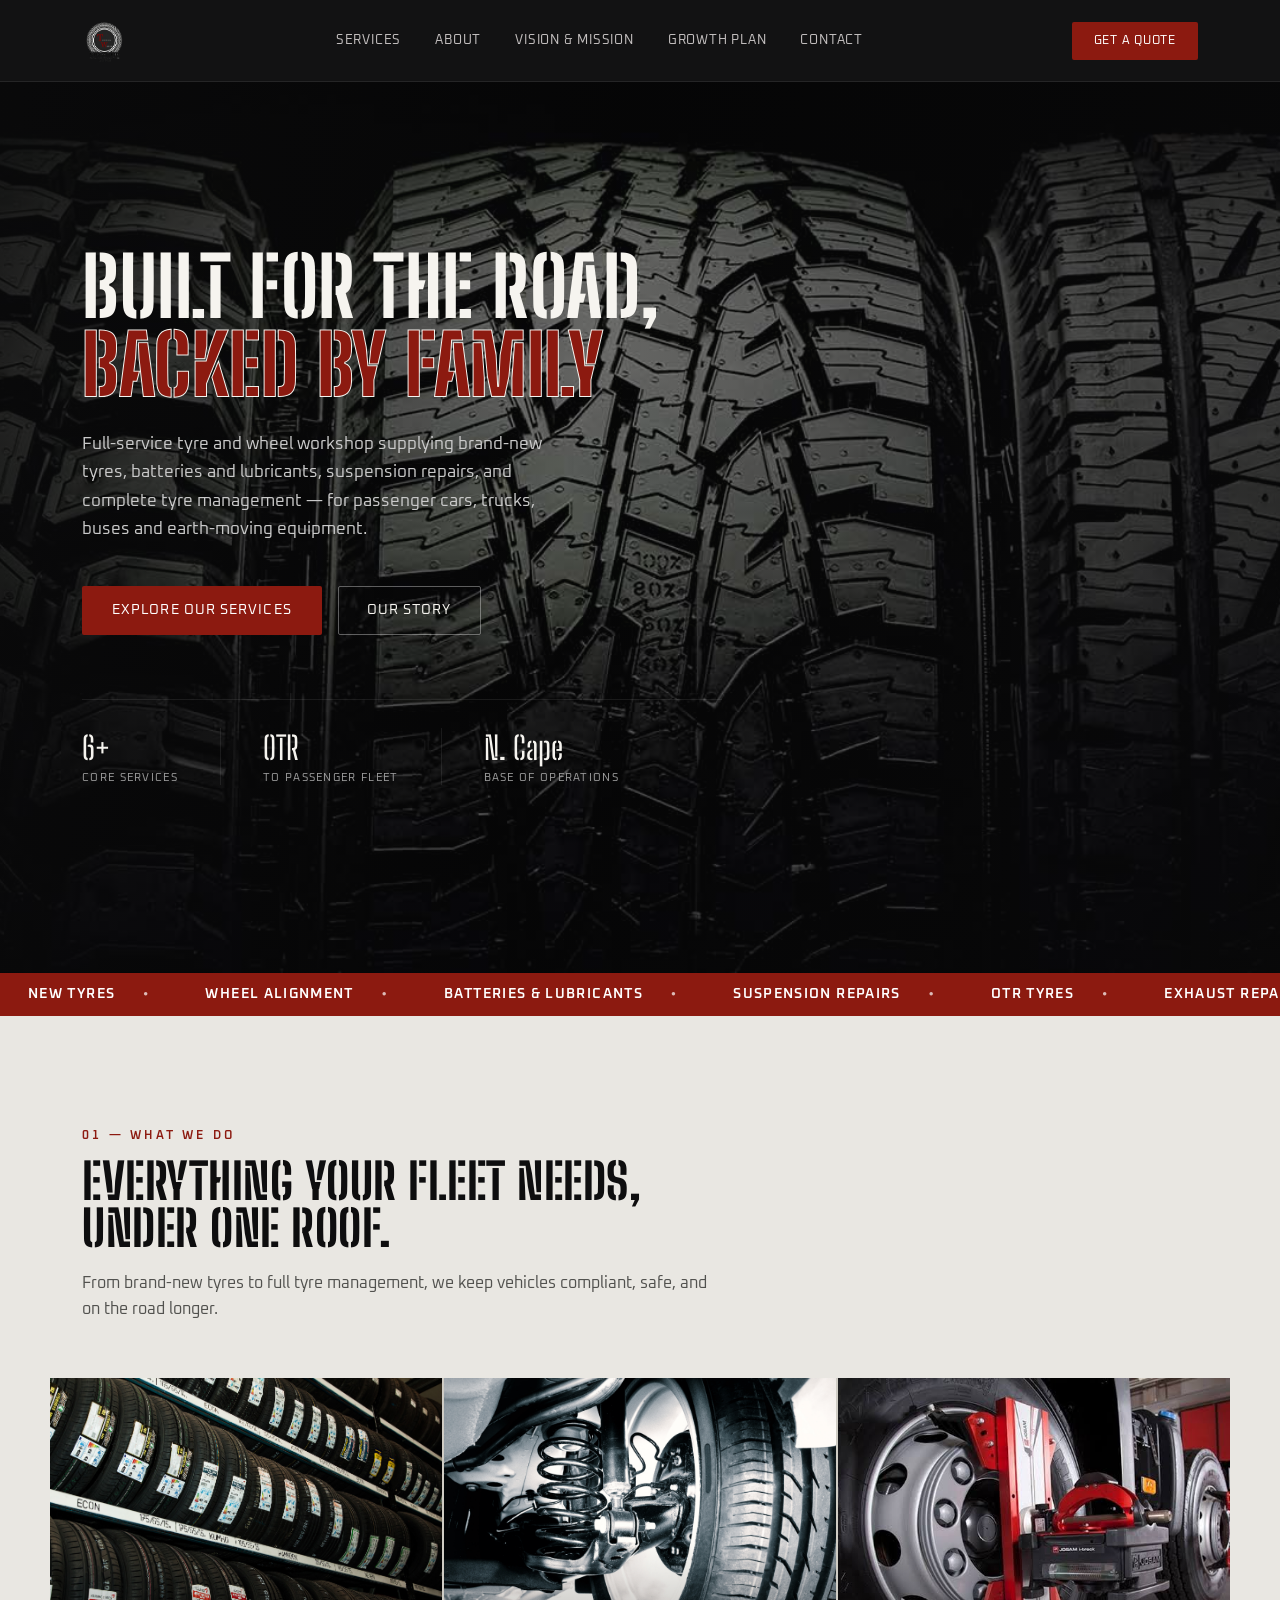
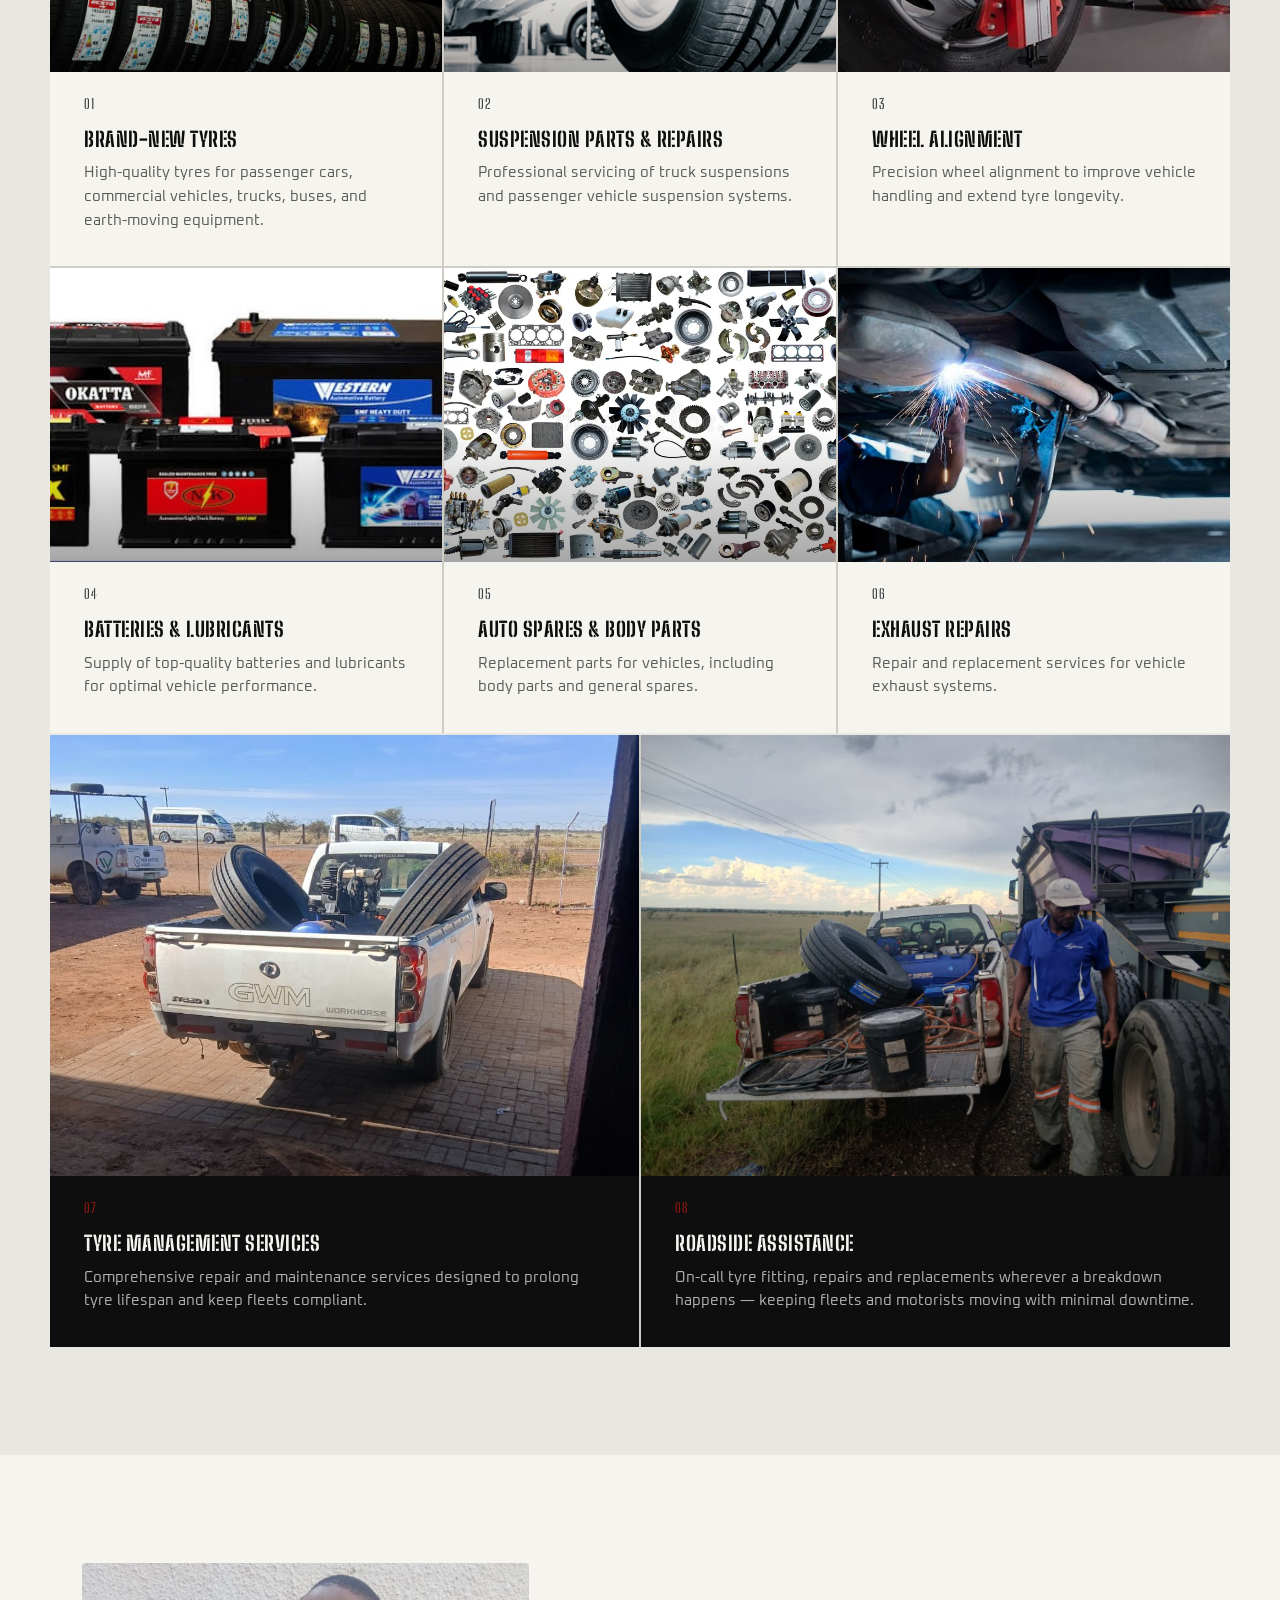
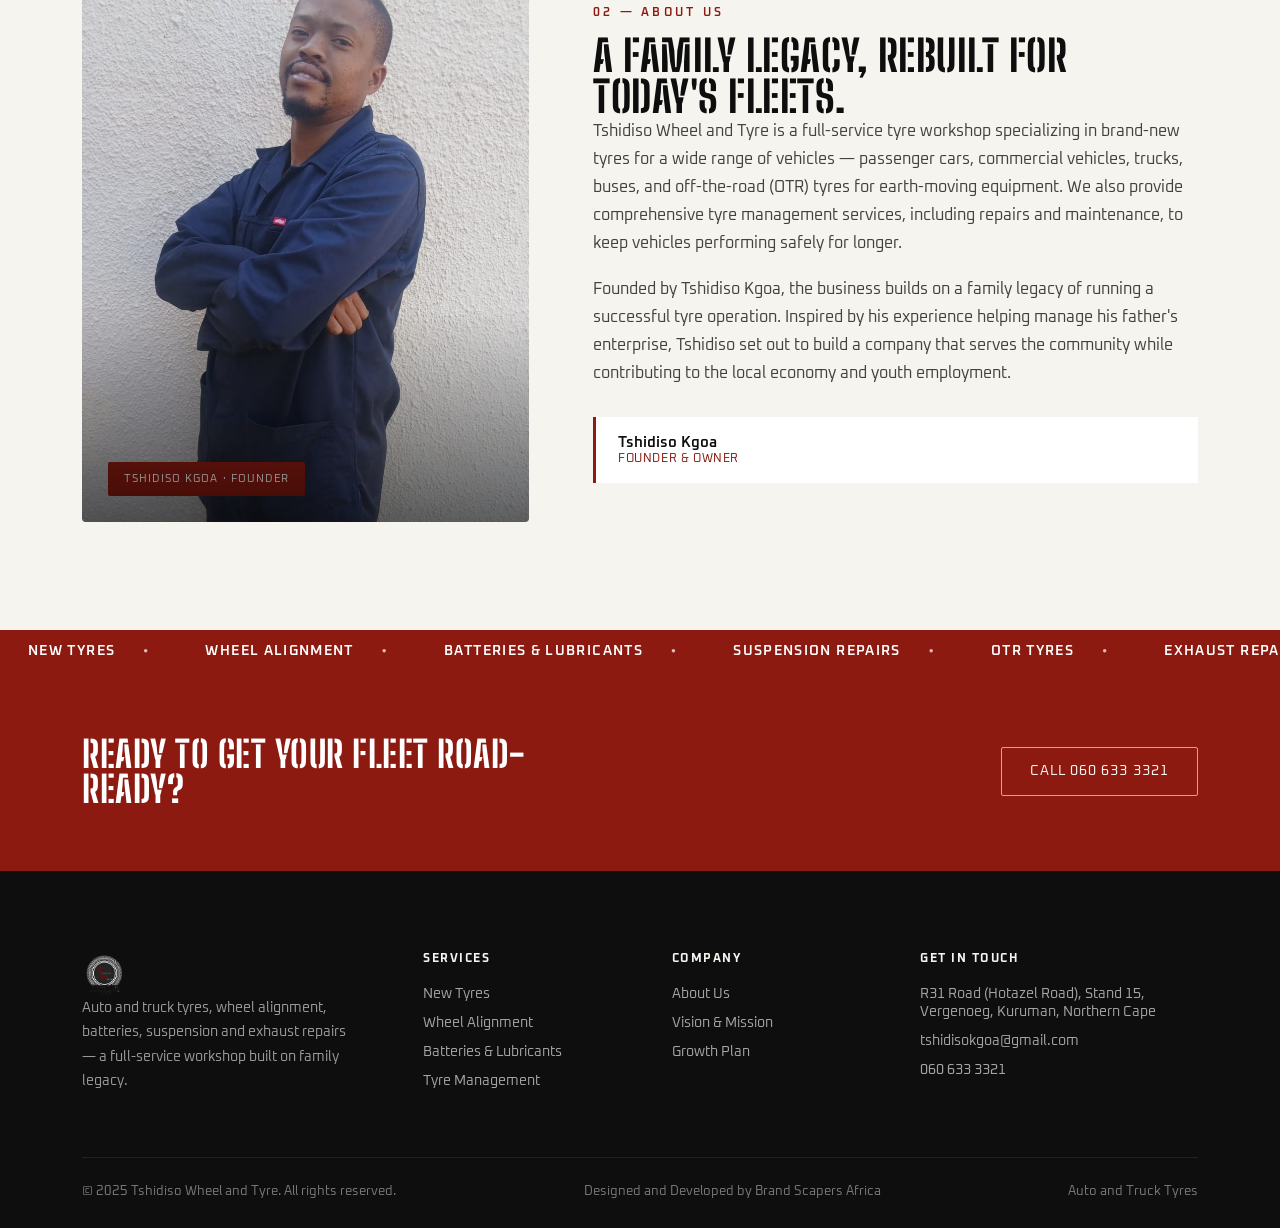
==== commit 254159b5: "update" ====
--- a/index.html
+++ b/index.html
@@ -29,7 +29,7 @@
 
 <section class="hero">
   <div class="hero-inner">
-    <h1>Built for the road,<span>backed by family.</span></h1>
+    <h1>Built for the road,<span>backed by family</span></h1>
     <p class="lead">Full-service tyre and wheel workshop supplying brand-new tyres, batteries and lubricants, suspension repairs, and complete tyre management — for passenger cars, trucks, buses and earth-moving equipment.</p>
     <div class="hero-actions">
       <a href="#services" class="btn-primary">Explore Our Services</a>
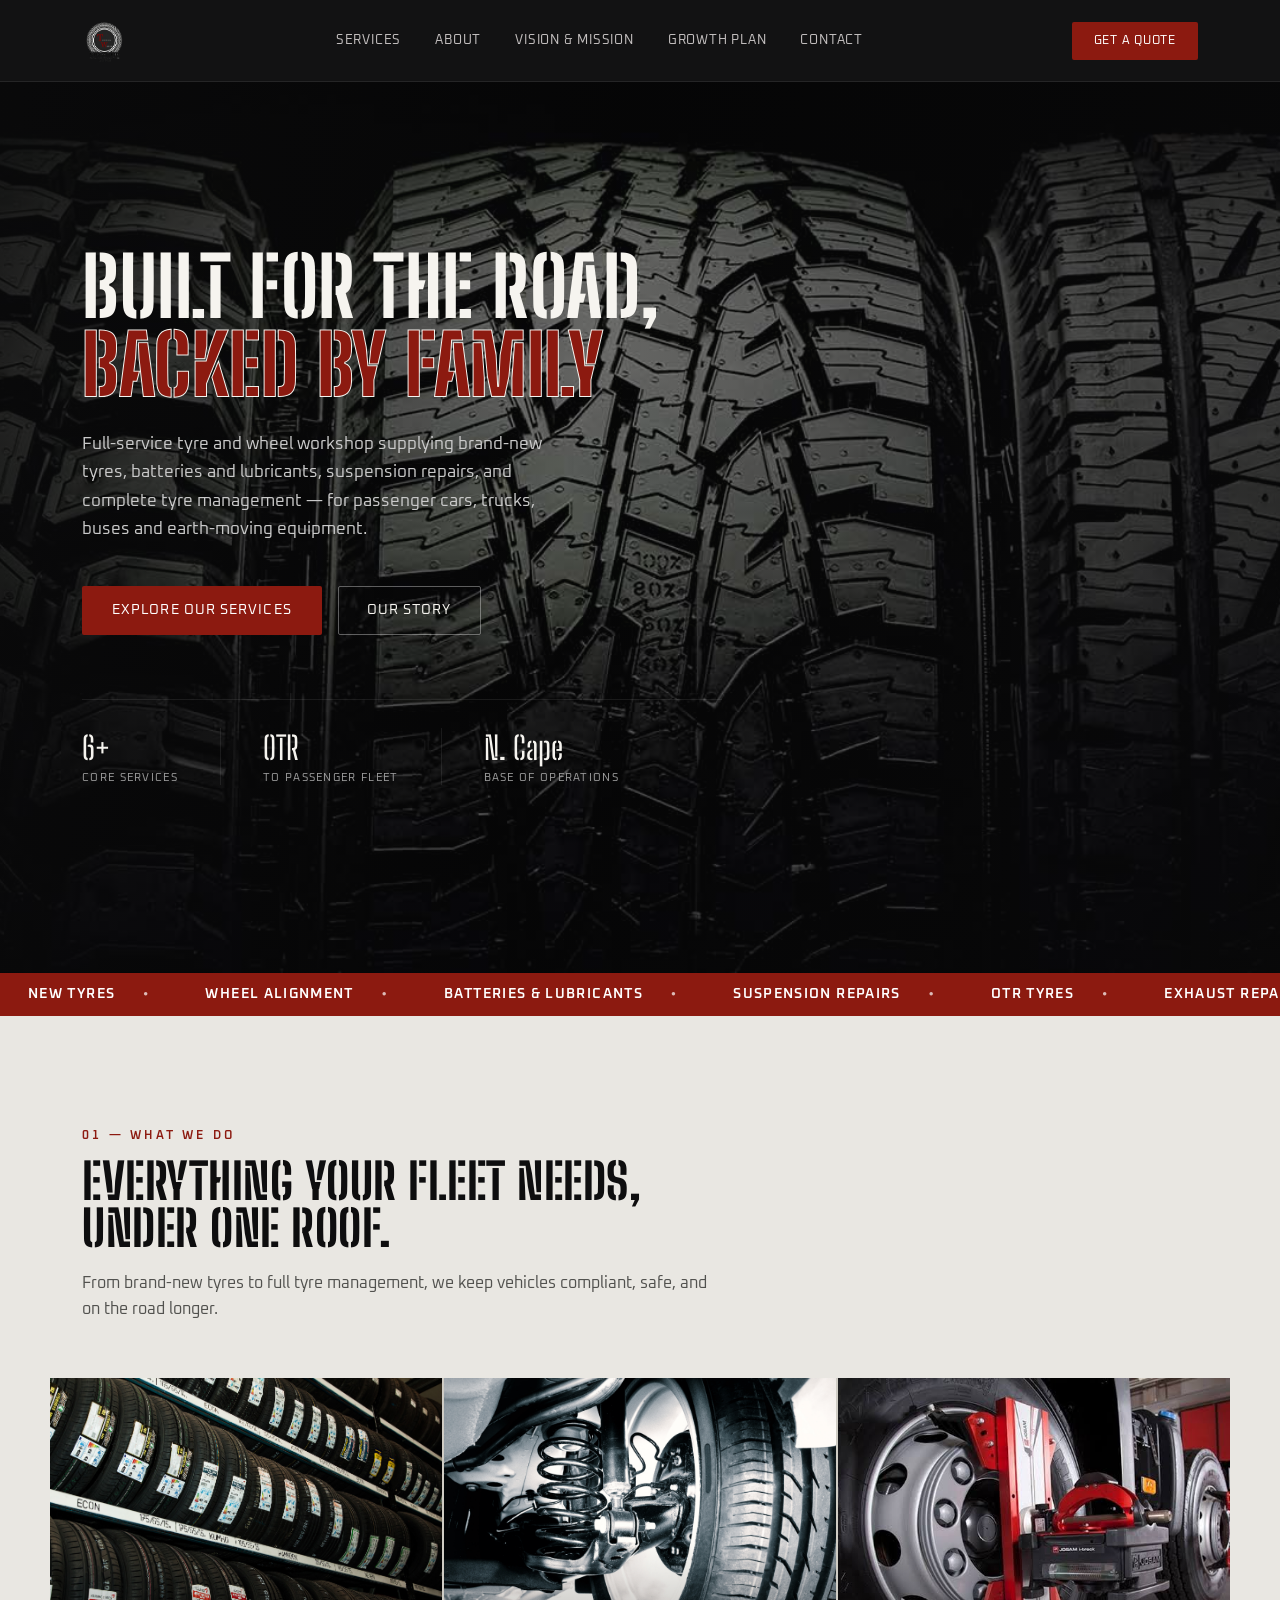
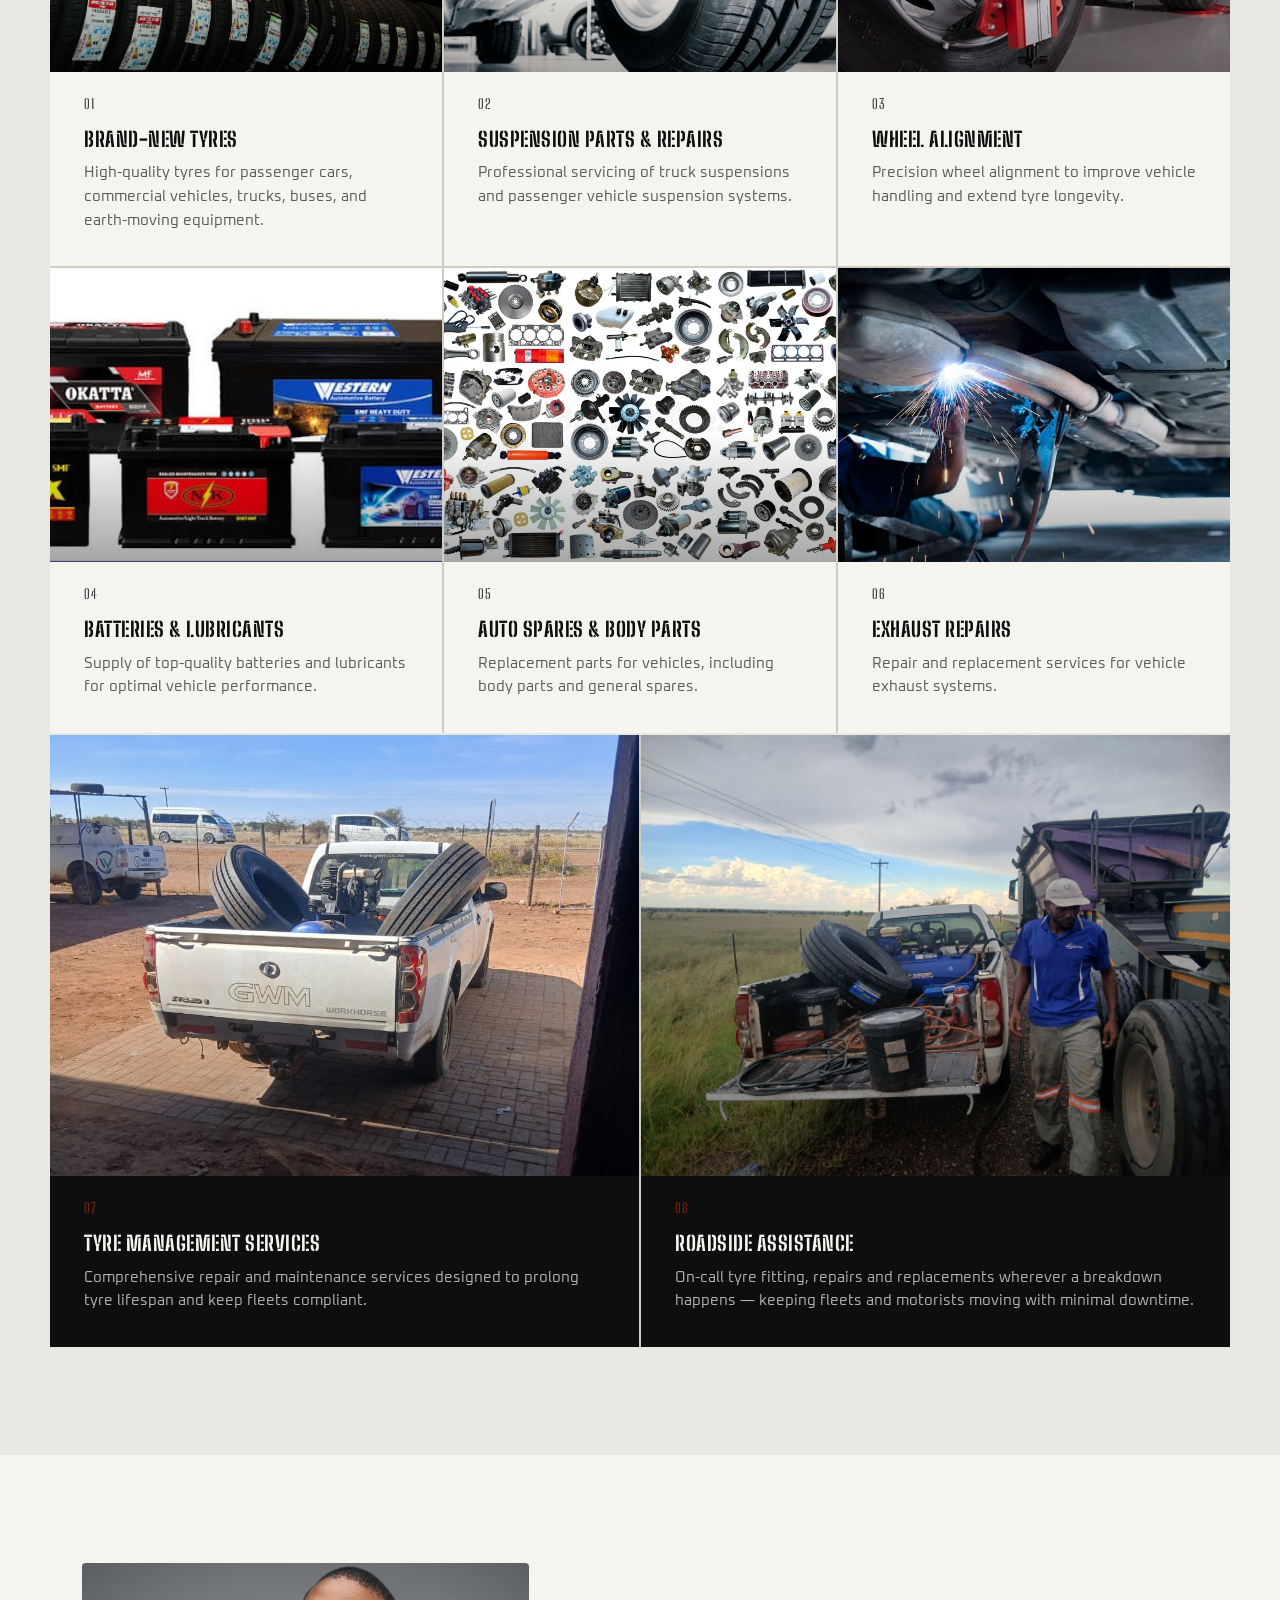
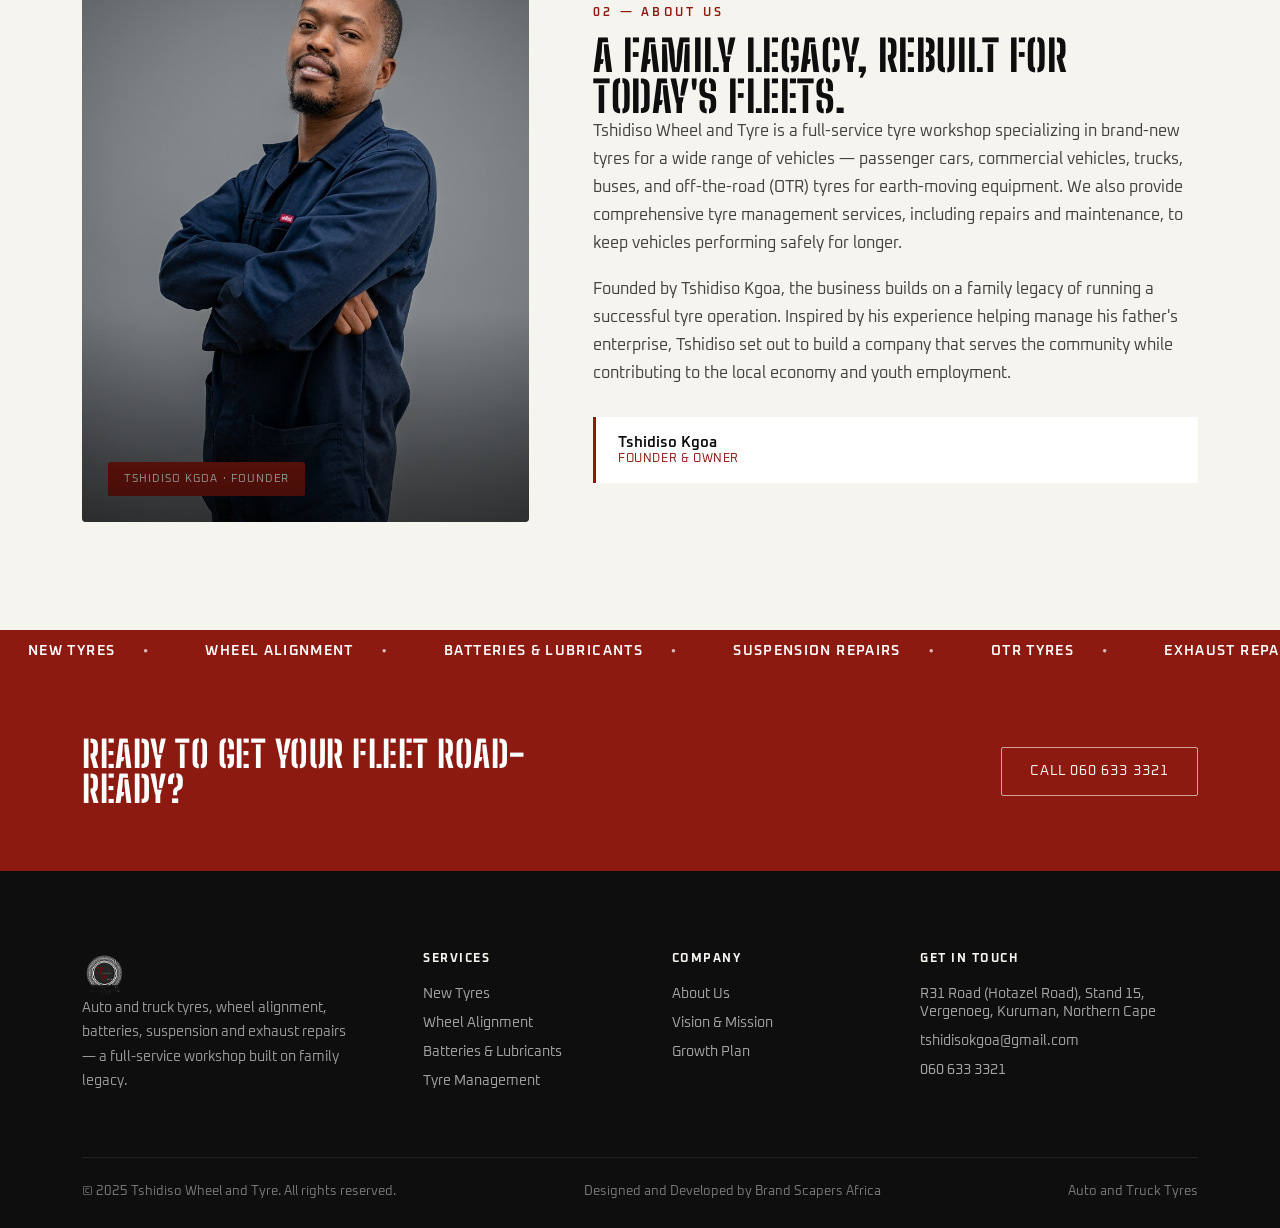
==== commit 203de201: "update" ====
--- a/index.html
+++ b/index.html
@@ -135,7 +135,7 @@
 <section class="about" id="about">
   <div class="wrap about-grid">
     <div class="about-visual">
-      <img src="images/founder.jpeg" alt="Tshidiso Kgoa, Founder">
+      <img src="images/founder.png" alt="Tshidiso Kgoa, Founder">
       <div class="tag">Tshidiso Kgoa · Founder</div>
     </div>
     <div class="about-body">
--- a/styles.css
+++ b/styles.css
@@ -235,28 +235,100 @@
 
 /* ===== SERVICES ===== */
 .services{background:var(--concrete);}
-.svc-grid{display:grid;grid-template-columns:repeat(3,1fr);gap:2px;background:#cfccc4;margin-top:10px;}
-.svc-grid-2{display:grid;grid-template-columns:1fr 1fr;gap:2px;background:#cfccc4;margin-top:2px;}
+
+.svc-grid{
+  display:grid;
+  grid-template-columns:repeat(3,1fr);
+  gap:2px;
+  background:#cfccc4;
+  margin-top:10px;
+}
+
+.svc-grid-2{
+  display:grid;
+  grid-template-columns:1fr 1fr;
+  gap:2px;
+  background:#cfccc4;
+  margin-top:2px;
+}
+
 .svc-card{
-  background:var(--bone);padding:0 0 34px;transition:background .25s, transform .25s;position:relative;
-}
+  background:var(--bone);
+  padding:0 0 34px;
+  transition:background .25s, transform .25s cubic-bezier(.2,.8,.2,1), box-shadow .25s;
+  position:relative;
+  z-index:1;
+}
+
+.svc-card:hover{
+  background:var(--black);
+  transform:scale(1.03);
+  box-shadow:0 12px 30px rgba(0,0,0,0.35);
+  z-index:2;
+}
+
+.svc-card:hover h3,
+.svc-card:hover .num{
+  color:var(--bone);
+}
+
+.svc-card:hover p{
+  color:#b8b8b8;
+}
+
 .svc-img{
-  width:100%;aspect-ratio:4/3;overflow:hidden;background:linear-gradient(160deg,#26262a 0%, #131314 100%);
-  margin-bottom:24px;position:relative;
-}
-.svc-img img{width:100%;height:100%;object-fit:cover;display:block;}
+  width:100%;
+  aspect-ratio:4/3;
+  overflow:hidden;
+  background:linear-gradient(160deg,#26262a 0%, #131314 100%);
+  margin-bottom:24px;
+  position:relative;
+}
+
+.svc-img img{
+  width:100%;
+  height:100%;
+  object-fit:cover;
+  display:block;
+}
+
 .svc-img::after{
-  content:"";position:absolute;inset:0;background:linear-gradient(0deg, rgba(0,0,0,0.35) 0%, rgba(0,0,0,0) 45%);
-}
-.svc-body{padding:0 34px;}
-.svc-card:hover .svc-body{background:var(--black);}
-.svc-card:hover h3, .svc-card:hover .num{color:var(--bone);}
-.svc-card:hover p{color:#b8b8b8;}
-.svc-card .num{font-family:'Big Shoulders Stencil',sans-serif;color:var(--steel);font-size:0.85rem;letter-spacing:0.1em;transition:color .25s;}
-.svc-card h3{font-size:1.28rem;margin:18px 0 12px;transition:color .25s;}
-.svc-card p{color:#5c5c58;font-size:0.92rem;line-height:1.6;transition:color .25s;}
-.svc-icon{width:38px;height:38px;margin-bottom:6px;}
-
+  content:"";
+  position:absolute;
+  inset:0;
+  background:linear-gradient(0deg, rgba(0,0,0,0.35) 0%, rgba(0,0,0,0) 45%);
+}
+
+.svc-body{
+  padding:0 34px;
+}
+
+.svc-card .num{
+  font-family:'Big Shoulders Stencil',sans-serif;
+  color:var(--steel);
+  font-size:0.85rem;
+  letter-spacing:0.1em;
+  transition:color .25s;
+}
+
+.svc-card h3{
+  font-size:1.28rem;
+  margin:18px 0 12px;
+  transition:color .25s;
+}
+
+.svc-card p{
+  color:#5c5c58;
+  font-size:0.92rem;
+  line-height:1.6;
+  transition:color .25s;
+}
+
+.svc-icon{
+  width:38px;
+  height:38px;
+  margin-bottom:6px;
+}
 /* ===== GROWTH PLAN ===== */
 .growth{background:var(--bone);}
 .growth-grid{display:grid;grid-template-columns:1fr 1fr;gap:64px;align-items:start;}
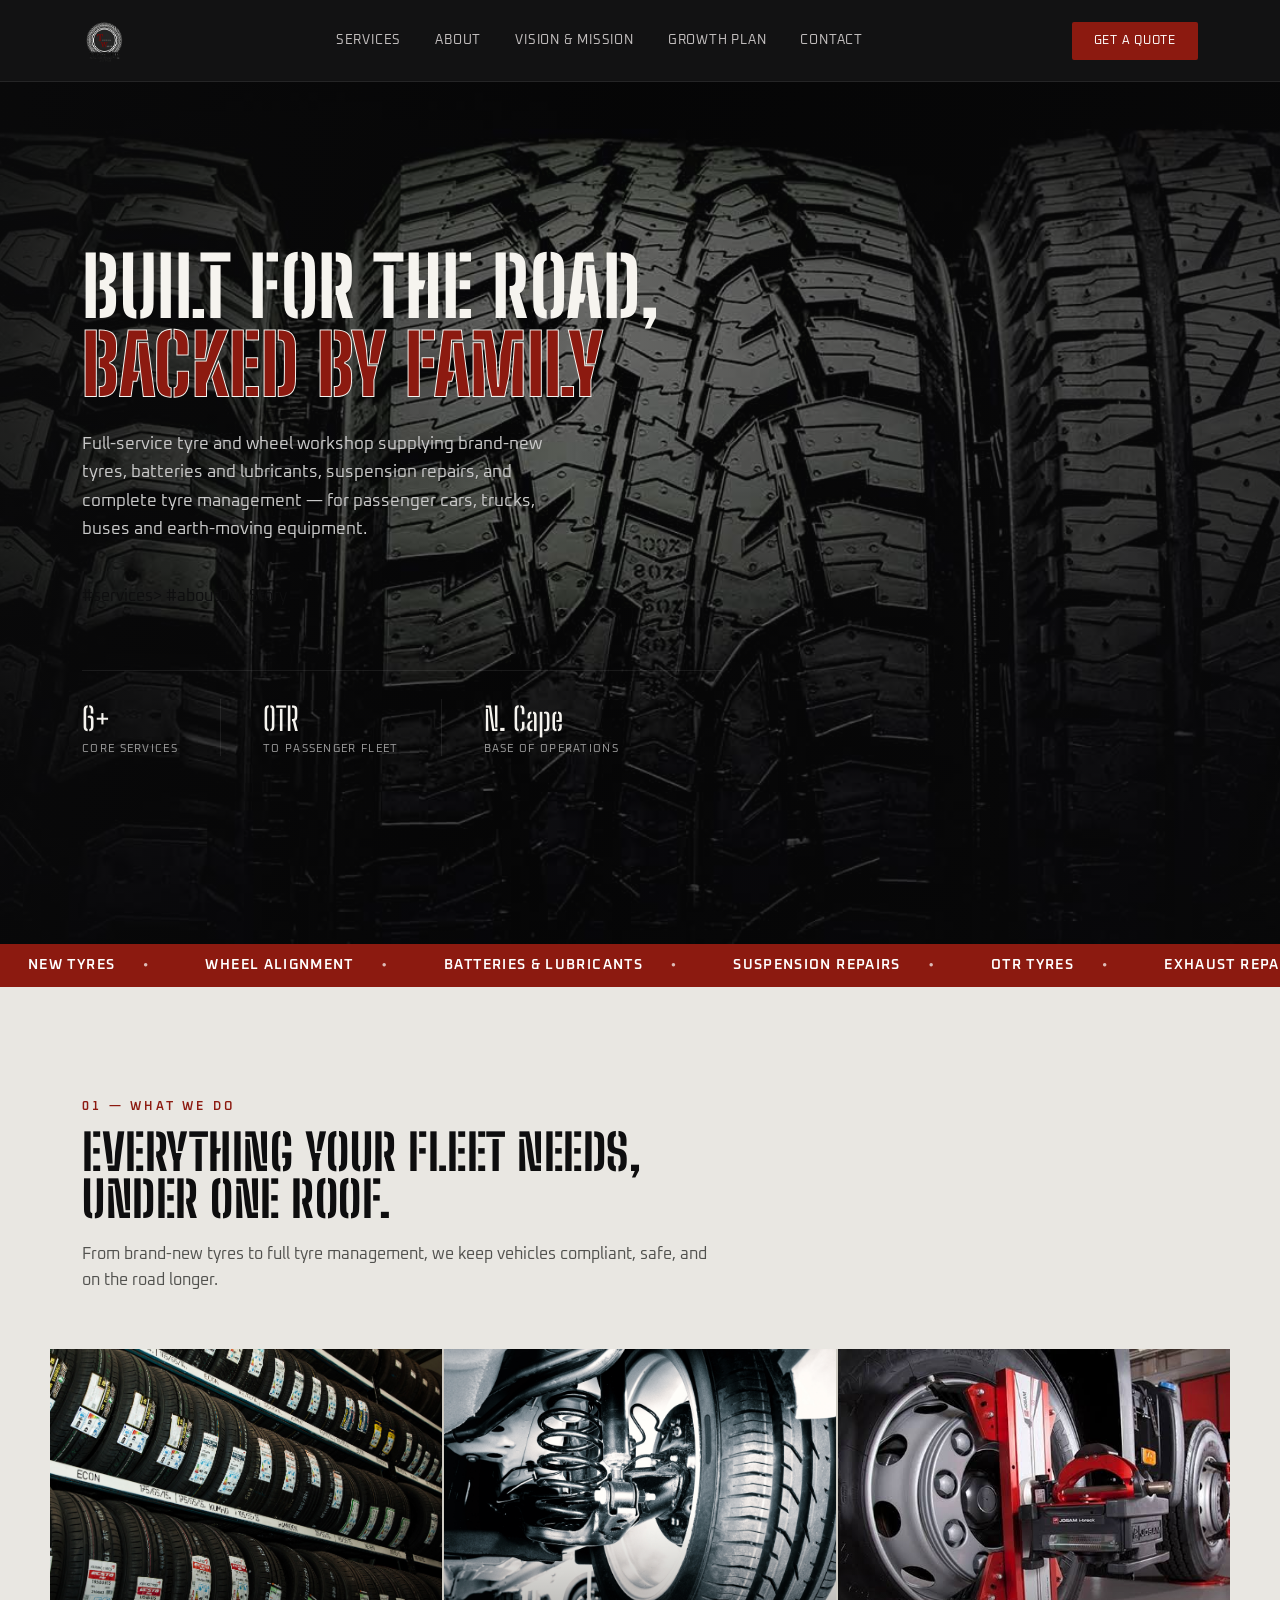
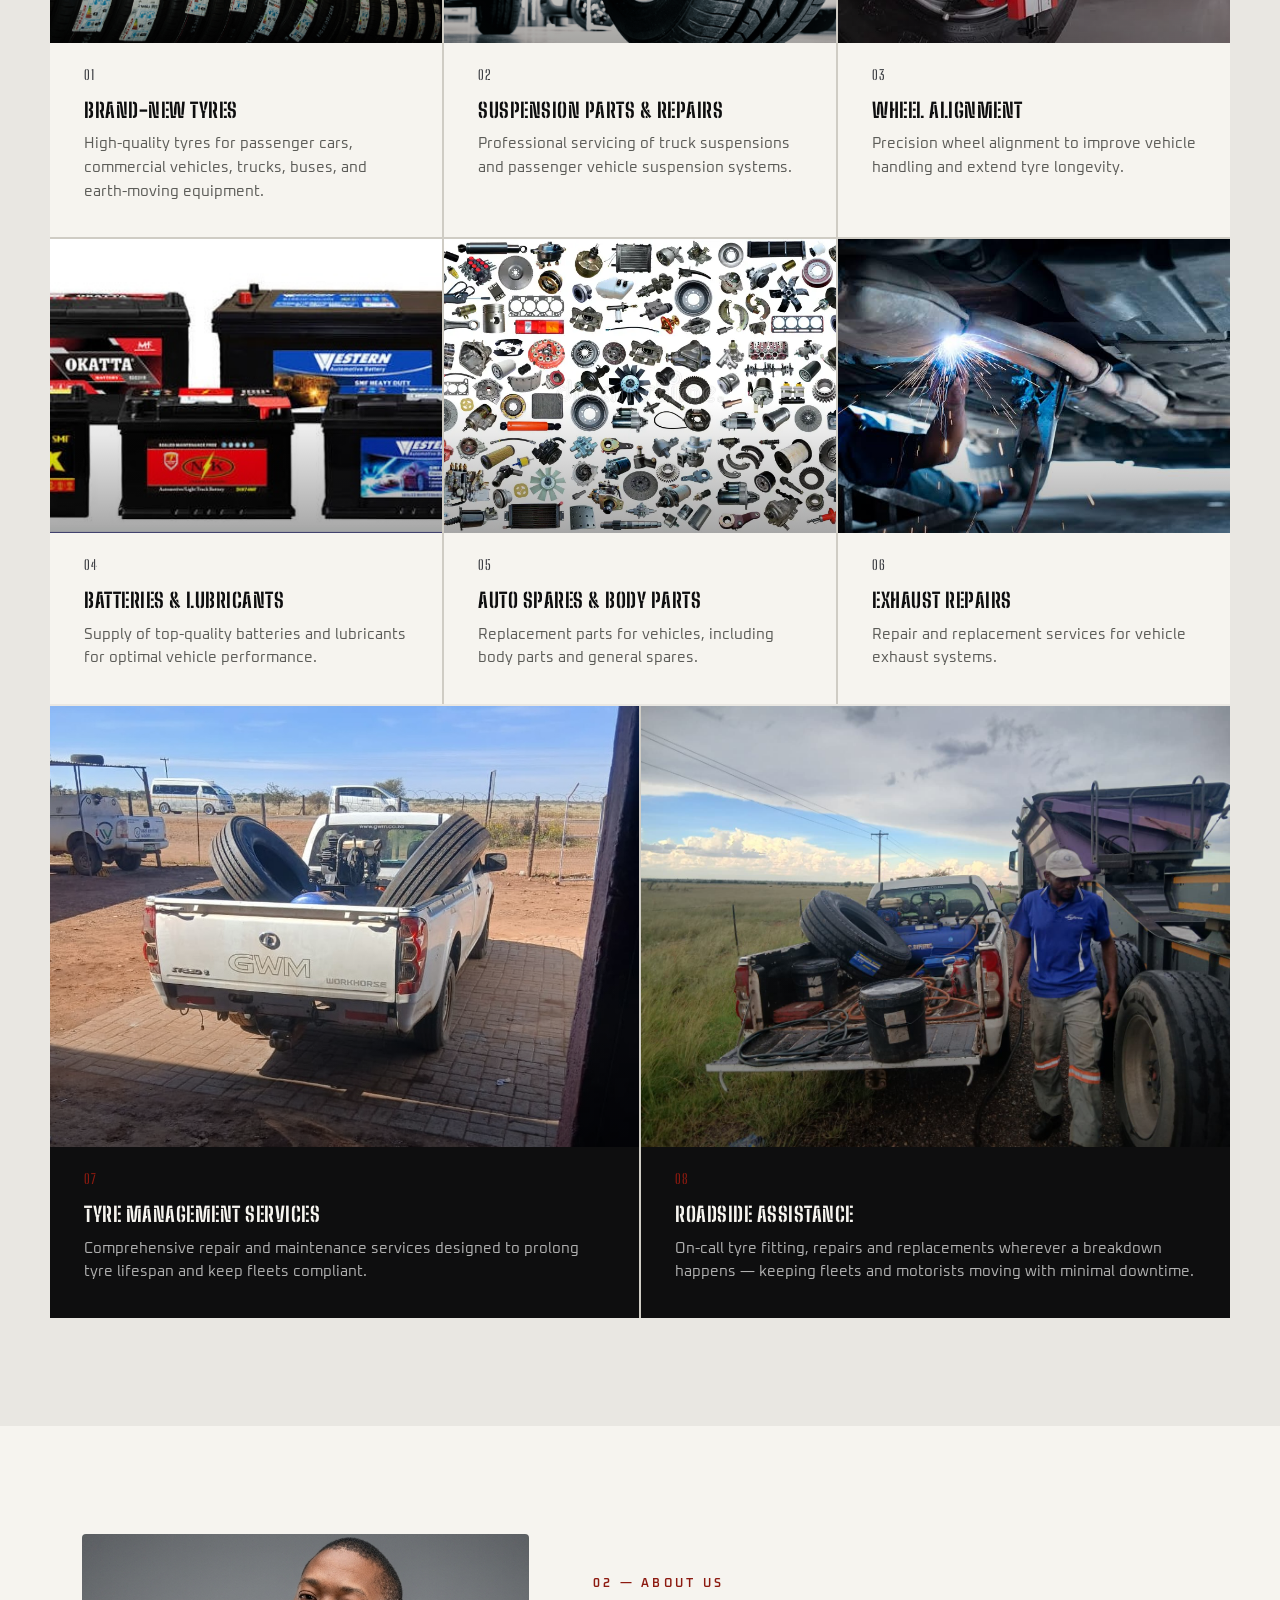
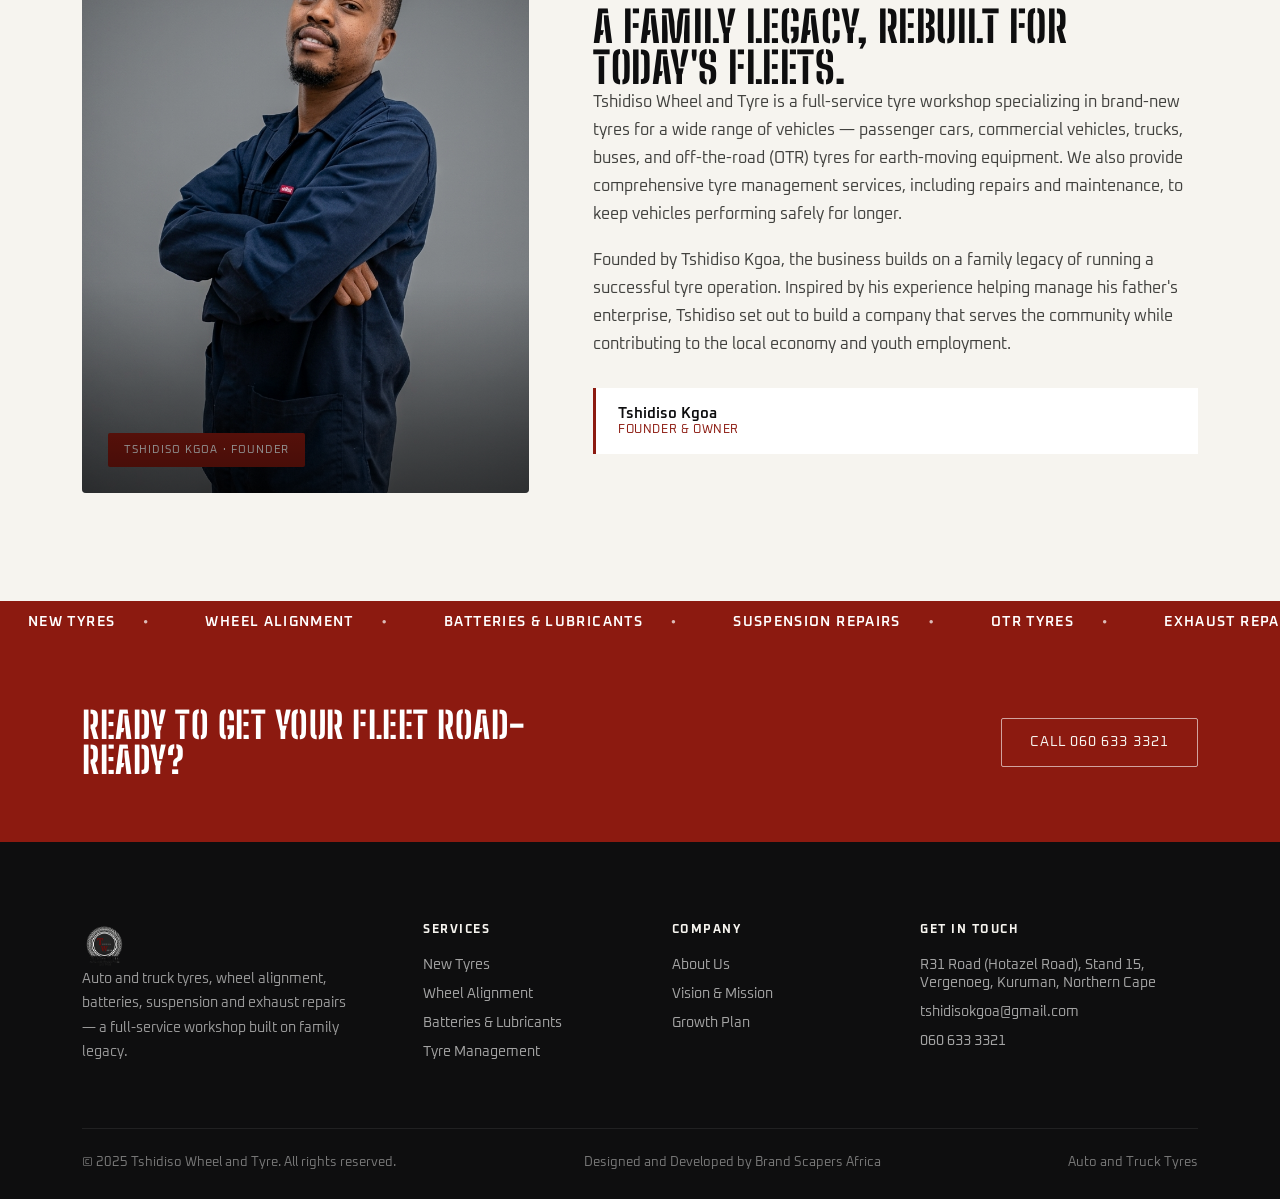
==== commit 8d90b1f9: "hero update" ====
--- a/index.html
+++ b/index.html
@@ -28,17 +28,37 @@
 </header>
 
 <section class="hero">
+  <img src="images/tyre-hero.jpeg" alt="Tyre workshop" class="hero-bg">
+
+  <div class="hero-overlay"></div>
+
   <div class="hero-inner">
     <h1>Built for the road,<span>backed by family</span></h1>
-    <p class="lead">Full-service tyre and wheel workshop supplying brand-new tyres, batteries and lubricants, suspension repairs, and complete tyre management — for passenger cars, trucks, buses and earth-moving equipment.</p>
+
+    <p class="lead">
+      Full-service tyre and wheel workshop supplying brand-new tyres,
+      batteries and lubricants, suspension repairs, and complete tyre
+      management — for passenger cars, trucks, buses and earth-moving equipment.
+    </p>
+
     <div class="hero-actions">
-      <a href="#services" class="btn-primary">Explore Our Services</a>
-      <a href="#about" class="btn-ghost">Our Story</a>
-    </div>
+      #services>
+      #aboutOur Story</a>
+    </div>
+
     <div class="hero-stats">
-      <div class="hstat"><div class="num">6+</div><div class="lbl">Core Services</div></div>
-      <div class="hstat"><div class="num">OTR</div><div class="lbl">To Passenger Fleet</div></div>
-      <div class="hstat"><div class="num">N. Cape</div><div class="lbl">Base of Operations</div></div>
+      <div class="hstat">
+        <div class="num">6+</div>
+        <div class="lbl">Core Services</div>
+      </div>
+      <div class="hstat">
+        <div class="num">OTR</div>
+        <div class="lbl">To Passenger Fleet</div>
+      </div>
+      <div class="hstat">
+        <div class="num">N. Cape</div>
+        <div class="lbl">Base of Operations</div>
+      </div>
     </div>
   </div>
 </section>
--- a/styles.css
+++ b/styles.css
@@ -131,15 +131,43 @@
 
 /* ===== HERO ===== */
 .hero{
-  position:relative;min-height:100vh;display:flex;align-items:center;
+  position:relative;
+  min-height:100vh;
+  display:flex;
+  align-items:center;
+  overflow:hidden;
+}
+
+.hero-bg{
+  position:absolute;
+  inset:0;
+  width:100%;
+  height:100%;
+  object-fit:cover;
+  z-index:0;
+}
+
+.hero-overlay{
+  position:absolute;
+  inset:0;
   background:
-    linear-gradient(100deg, rgba(10,10,11,0.92) 0%, rgba(10,10,11,0.55) 45%, rgba(10,10,11,0.78) 100%),
-    url("images/tyre-hero.jpeg");
-  background-size:cover;
-  background-position:center;
-  overflow:hidden;
-}
-.hero-inner{position:relative;z-index:2;max-width:1180px;margin:0 auto;padding:140px 32px 80px;width:100%;}
+    linear-gradient(
+      100deg,
+      rgba(10,10,11,0.92) 0%,
+      rgba(10,10,11,0.55) 45%,
+      rgba(10,10,11,0.78) 100%
+    );
+  z-index:1;
+}
+
+.hero-inner{
+  position:relative;
+  z-index:2;
+  max-width:1180px;
+  margin:0 auto;
+  padding:140px 32px 80px;
+  width:100%;
+}
 .hero-tag{display:flex;align-items:center;gap:14px;margin-bottom:26px;}
 .hero-tag .rule{width:46px;height:2px;background:var(--rust);}
 .hero h1{
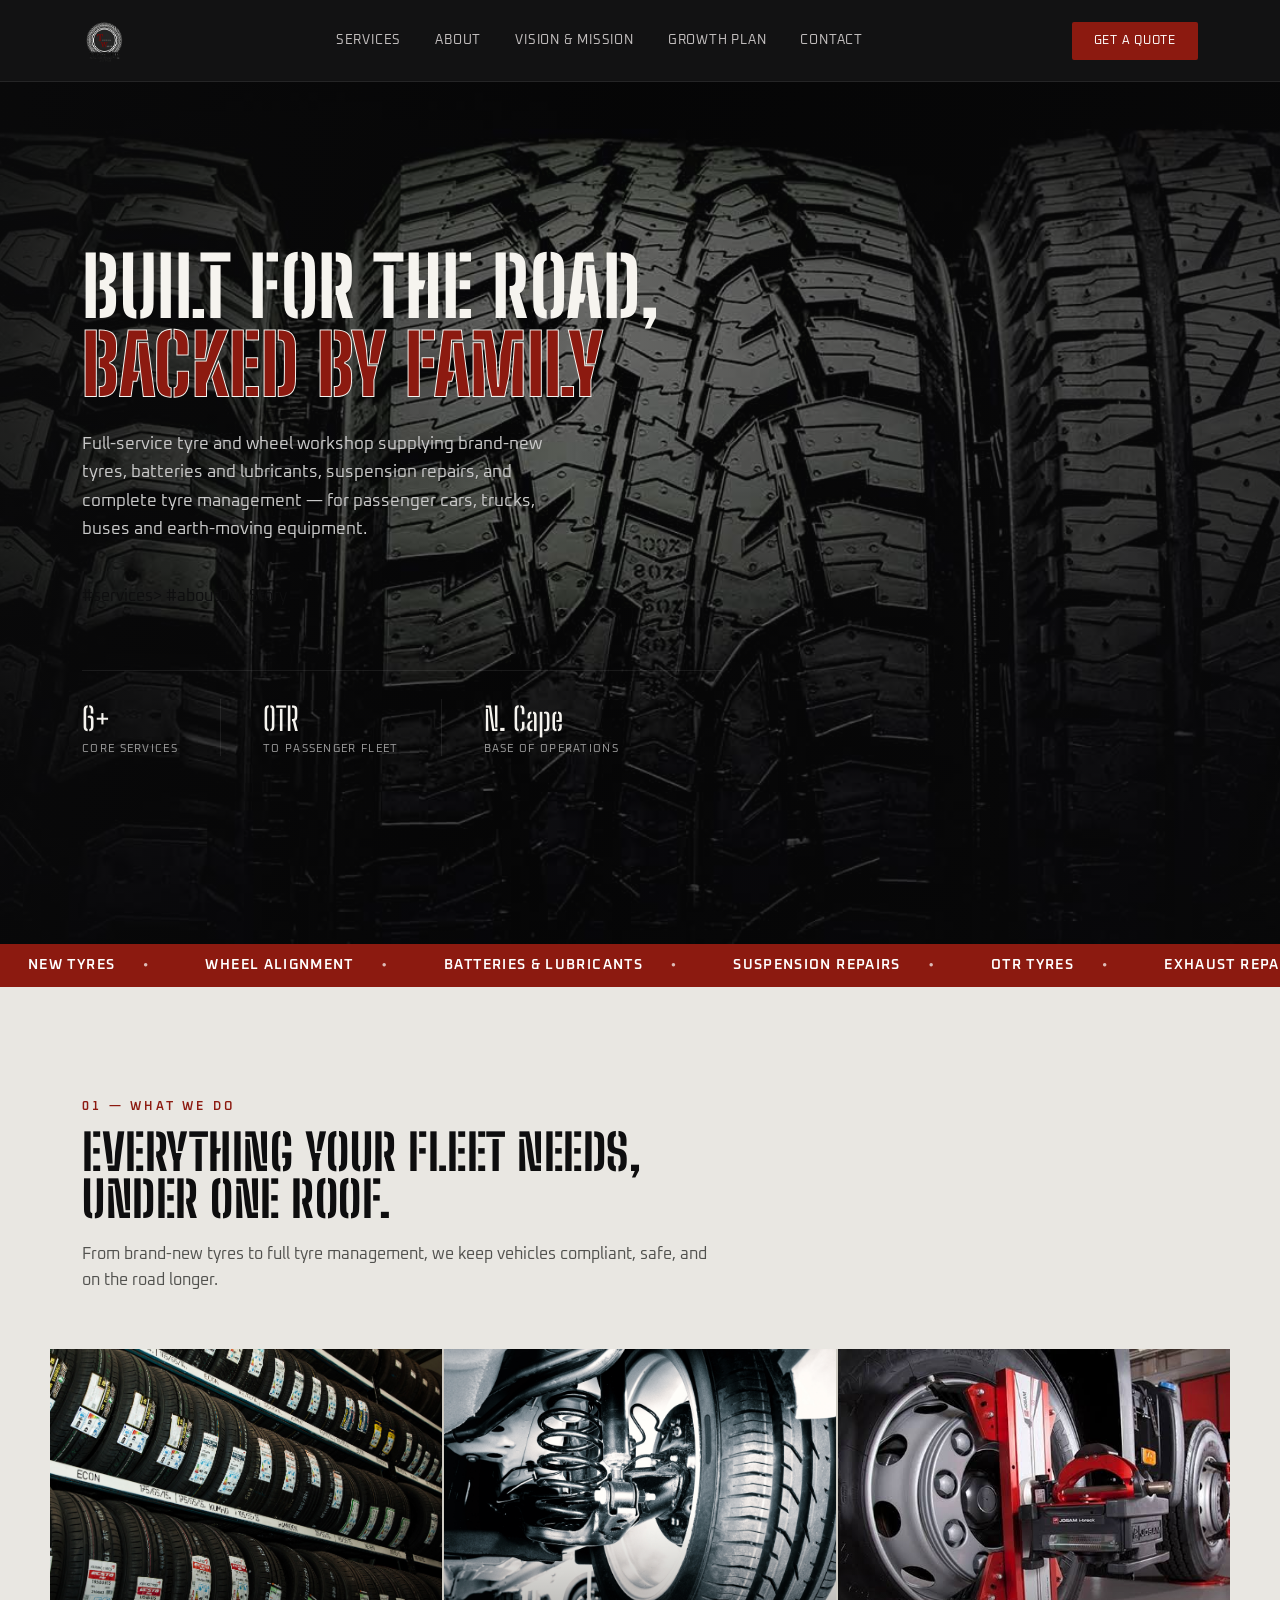
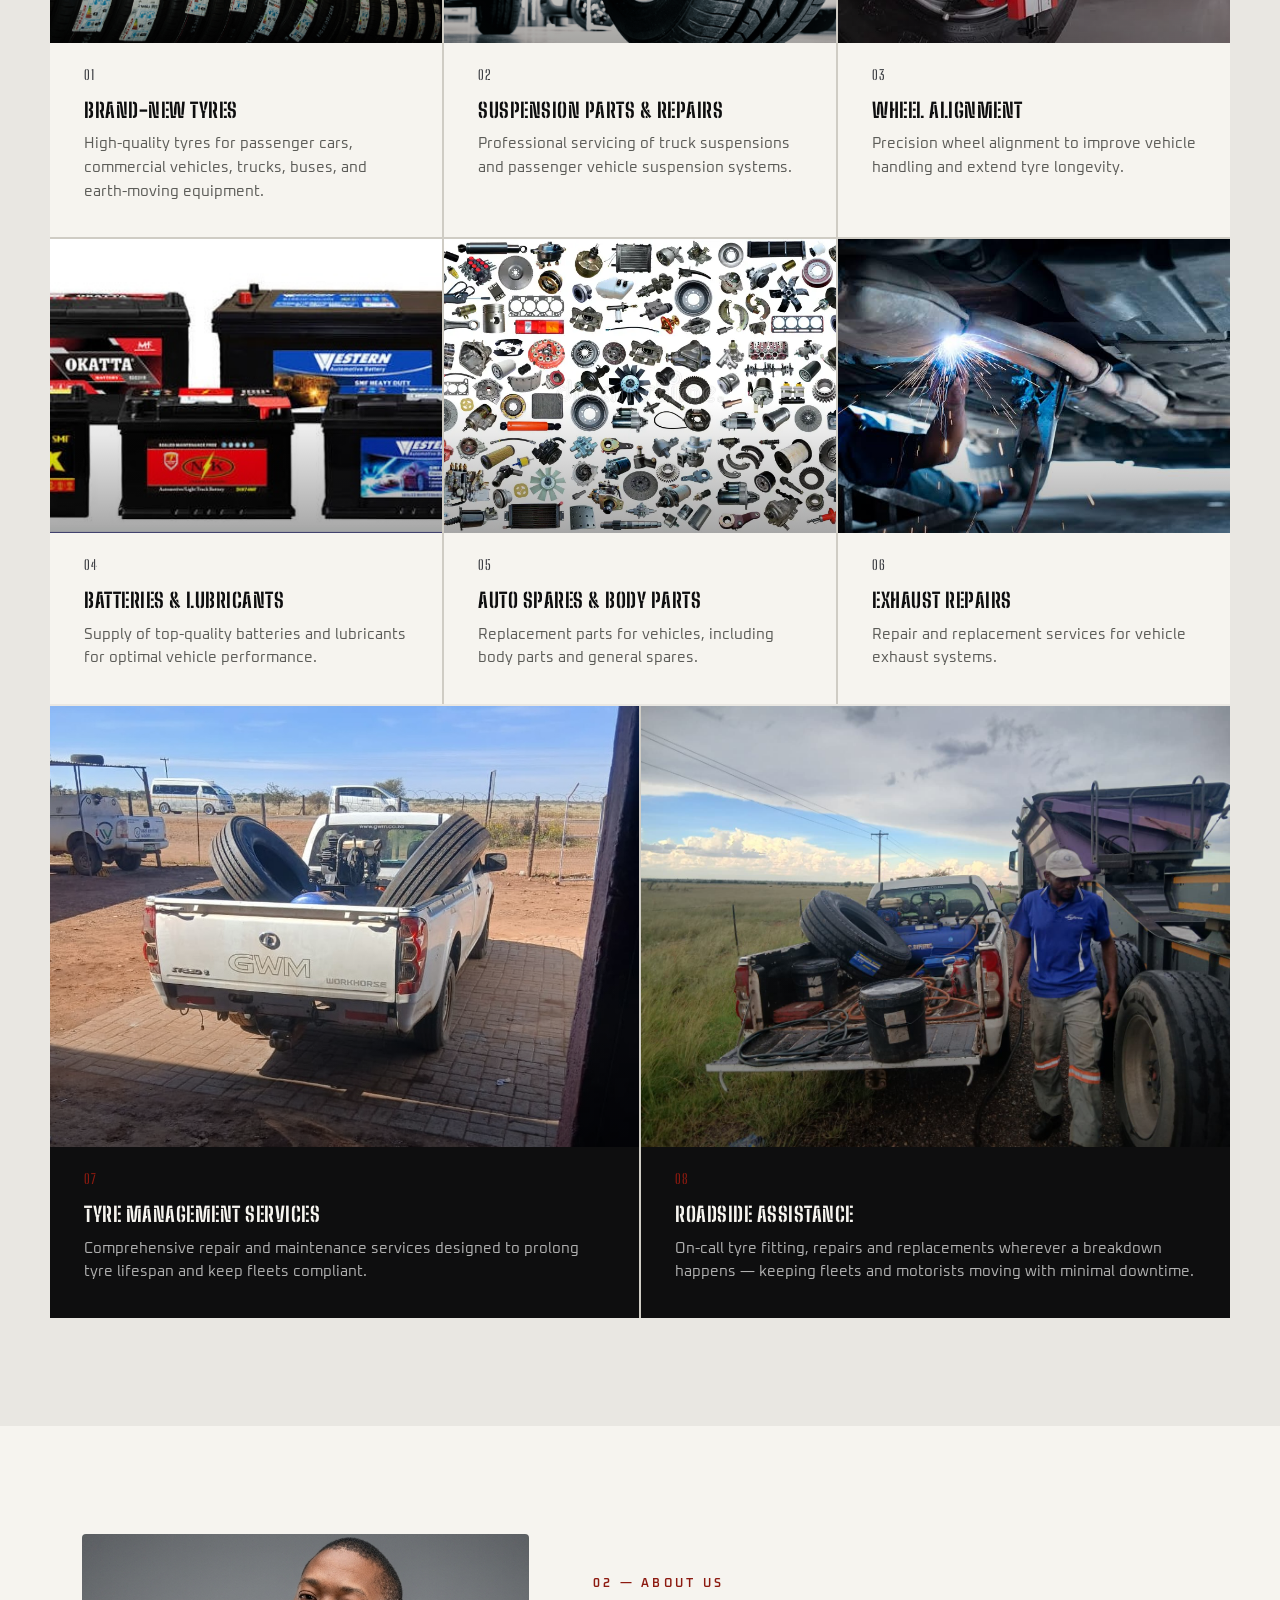
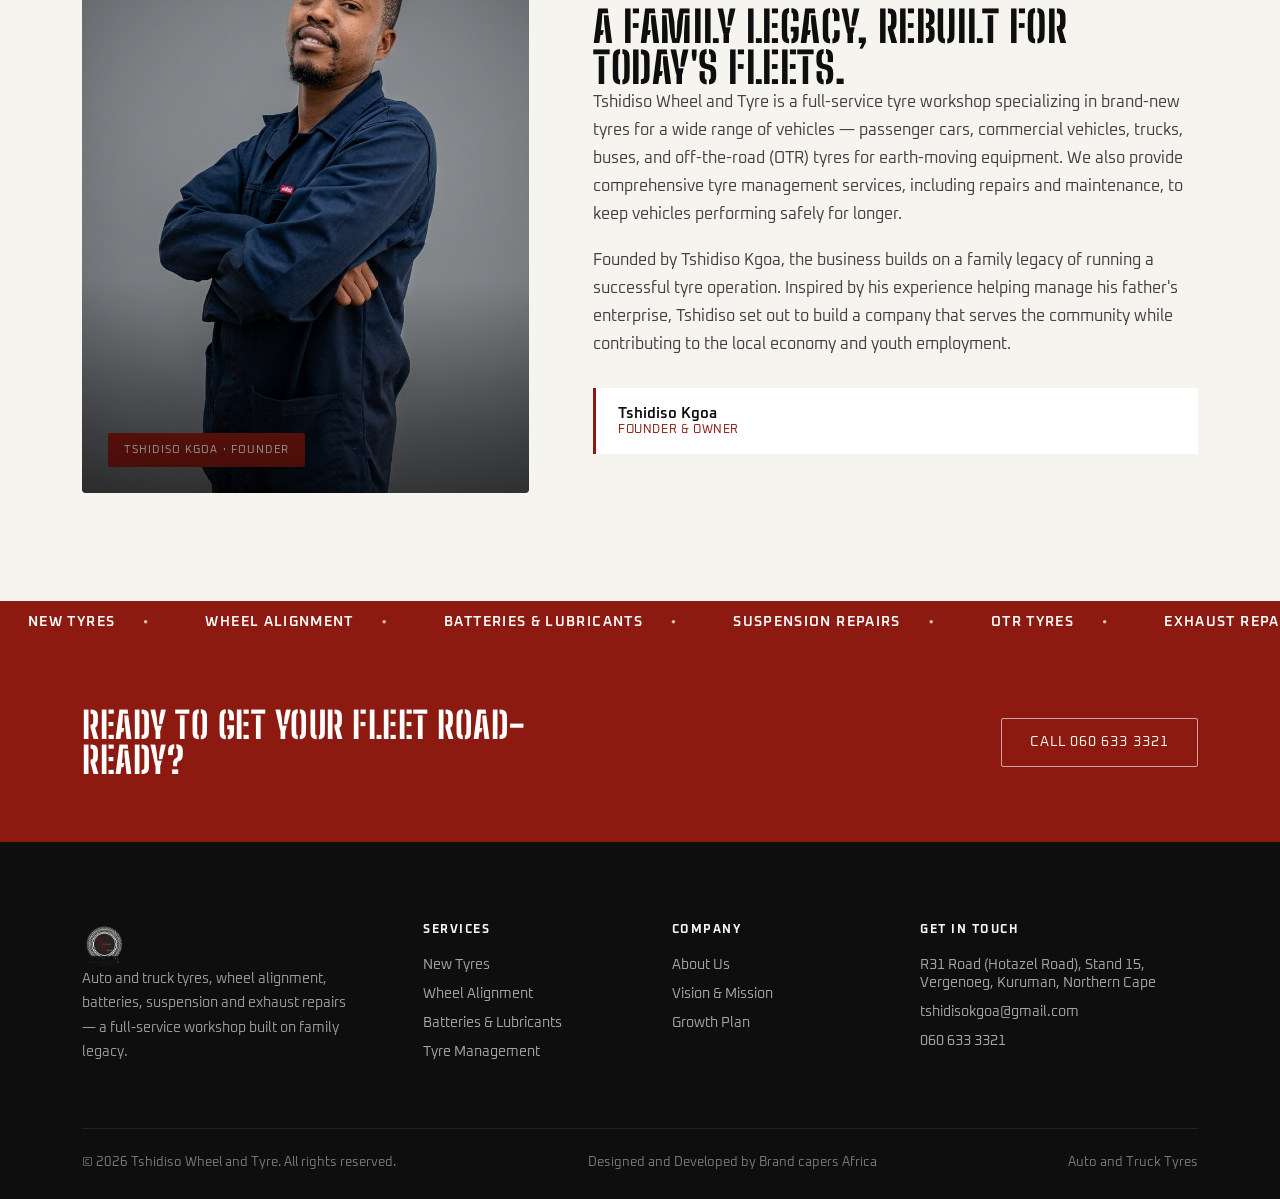
==== commit 7a68a906: "copy tight" ====
--- a/index.html
+++ b/index.html
@@ -222,8 +222,8 @@
       </div>
     </div>
     <div class="footer-bottom">
-      <p>© 2025 Tshidiso Wheel and Tyre. All rights reserved.</p>
-      <p>Designed and Developed by <a href="https://www.brandscapersafrica.com" target="_blank">Brand Scapers Africa</a></p>
+      <p id="copyright"></p>
+      <p>Designed and Developed by <a href="https://www.brandscapersafrica.com" target="_blank">Brand capers Africa</a></p>
       <p>Auto and Truck Tyres</p>
     </div>
   </div>
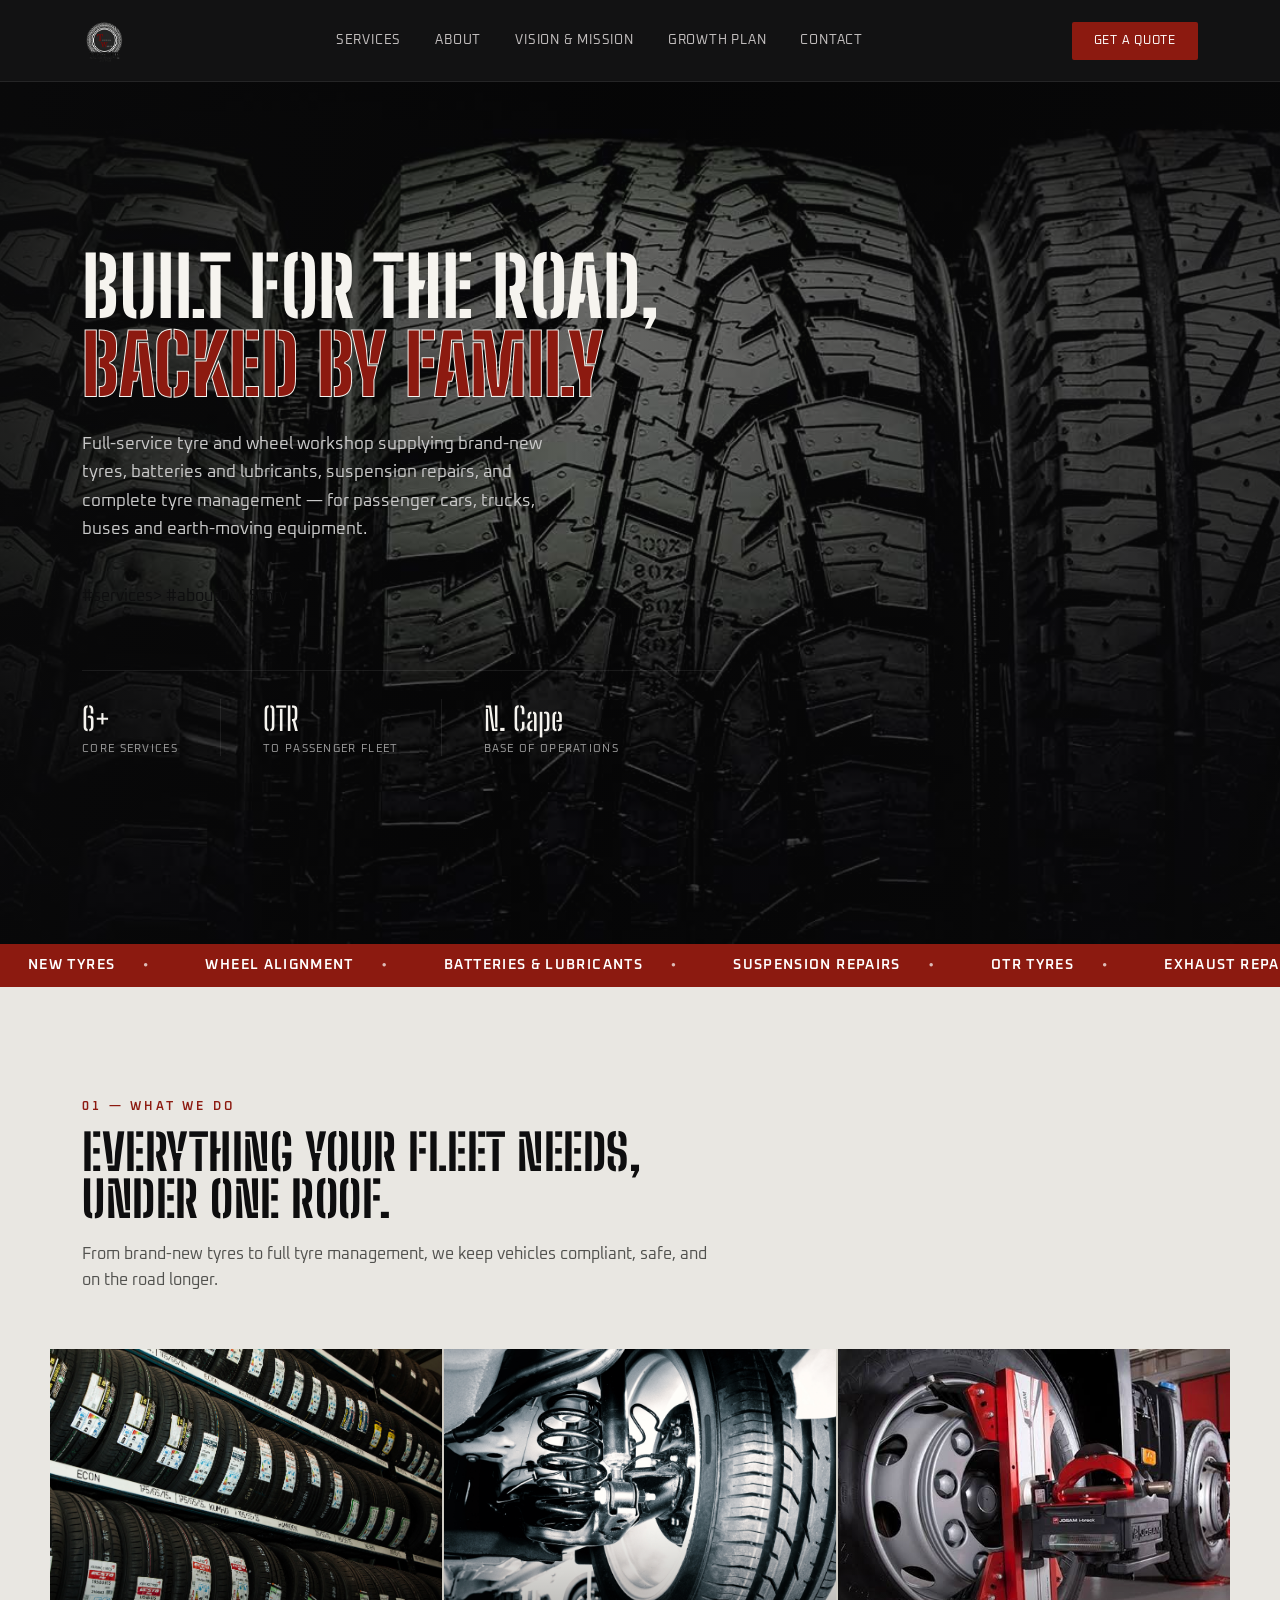
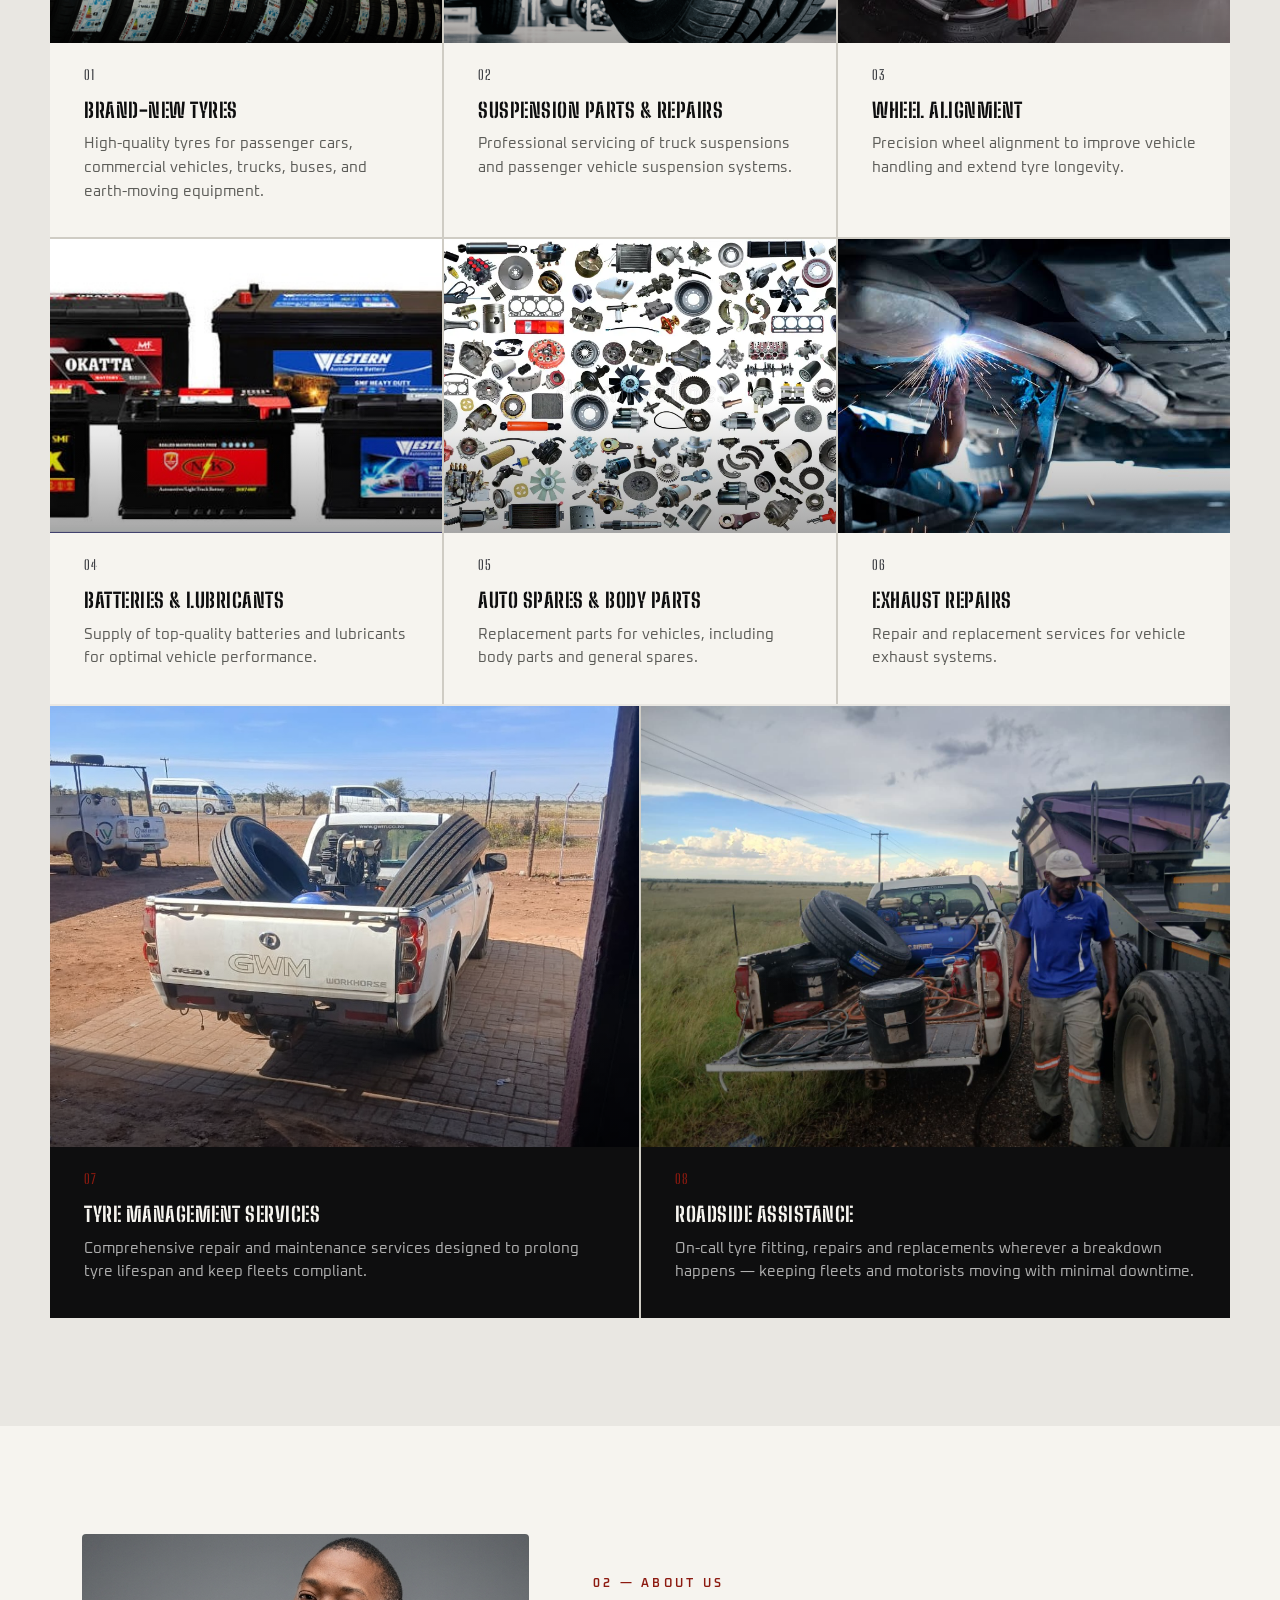
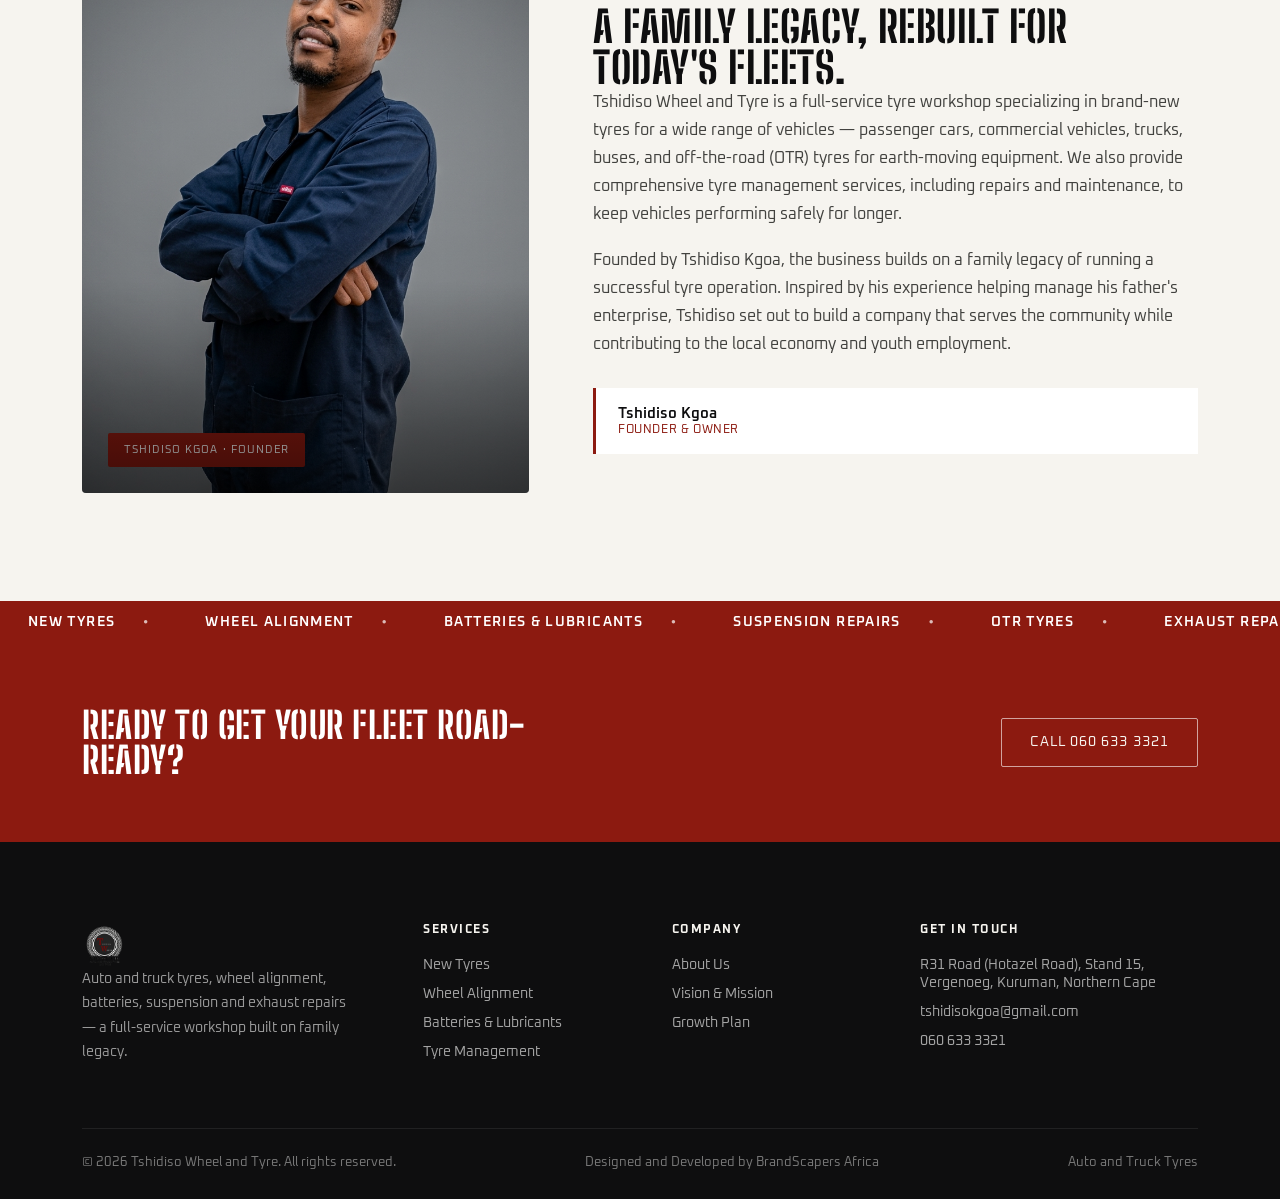
==== commit 583caebf: "update" ====
--- a/index.html
+++ b/index.html
@@ -223,7 +223,7 @@
     </div>
     <div class="footer-bottom">
       <p id="copyright"></p>
-      <p>Designed and Developed by <a href="https://www.brandscapersafrica.com" target="_blank">Brand capers Africa</a></p>
+      <p>Designed and Developed by <a href="https://www.brandscapersafrica.com" target="_blank">BrandScapers Africa</a></p>
       <p>Auto and Truck Tyres</p>
     </div>
   </div>
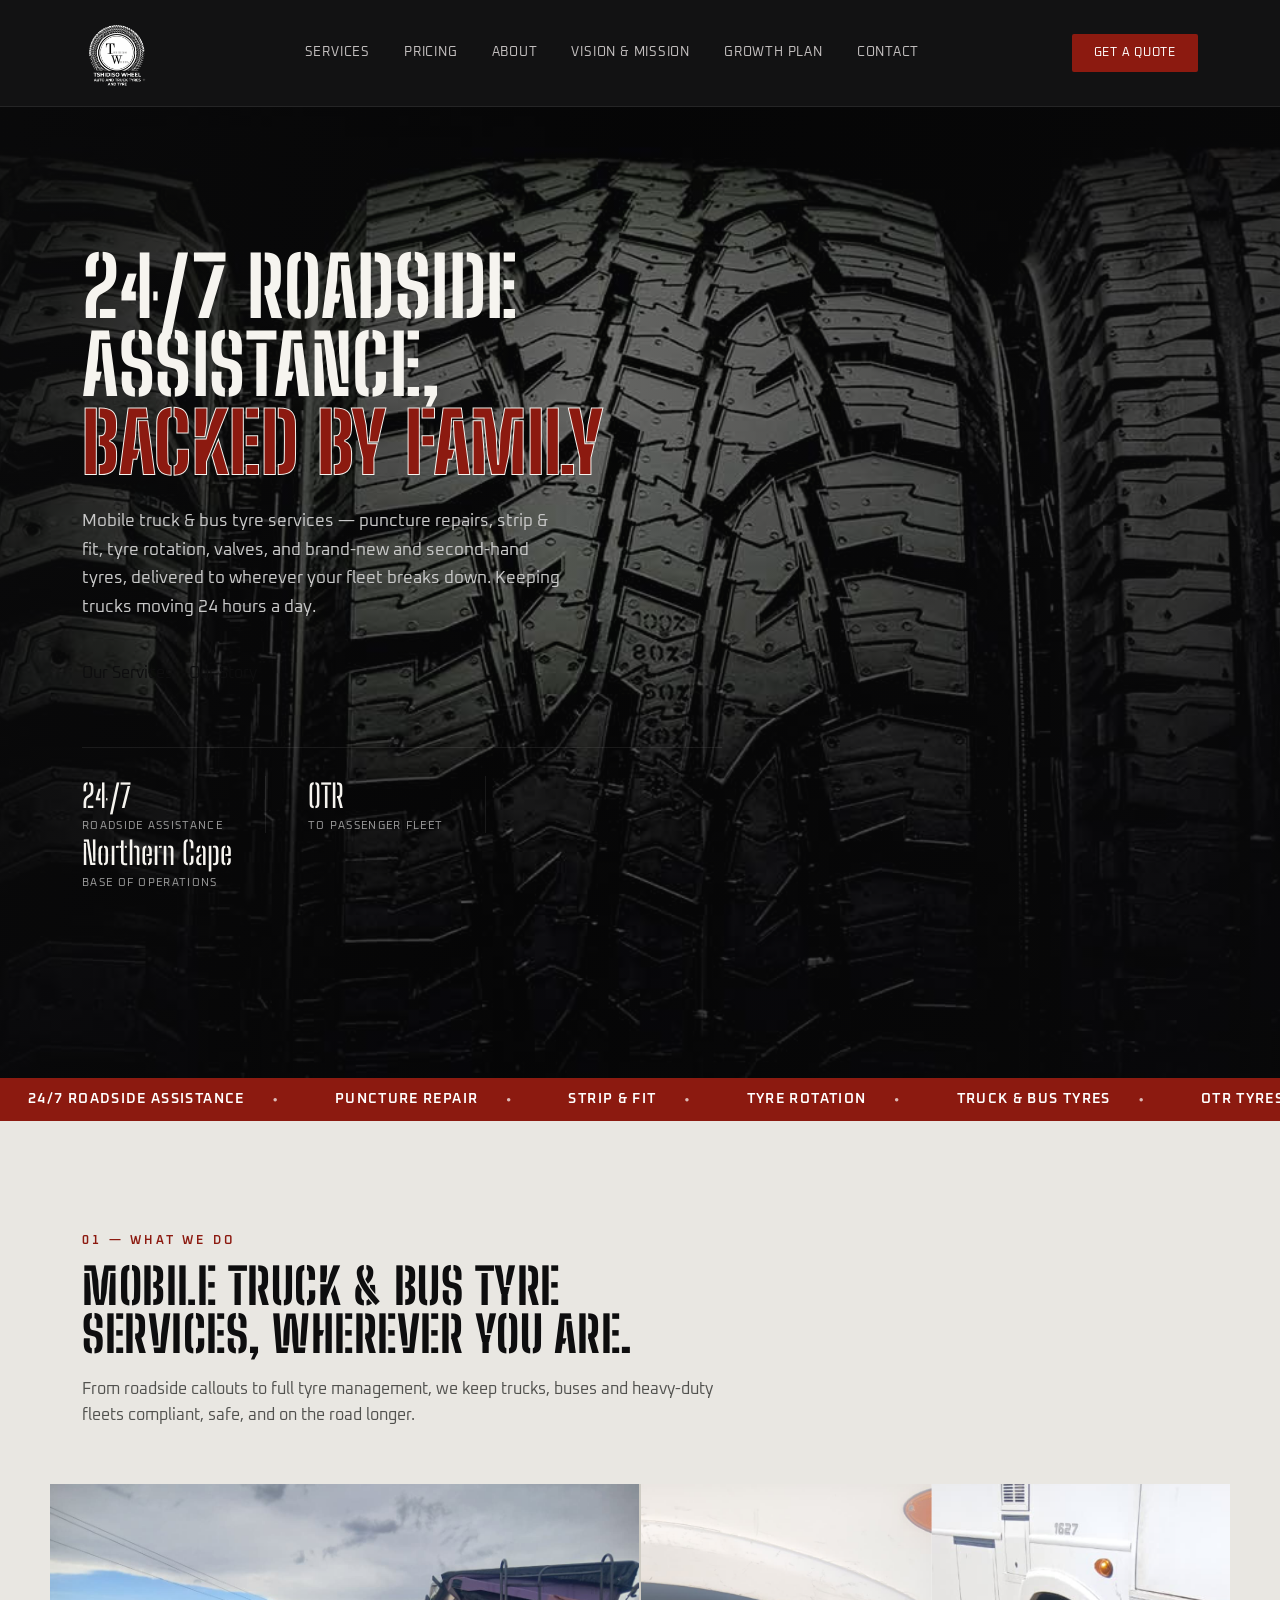
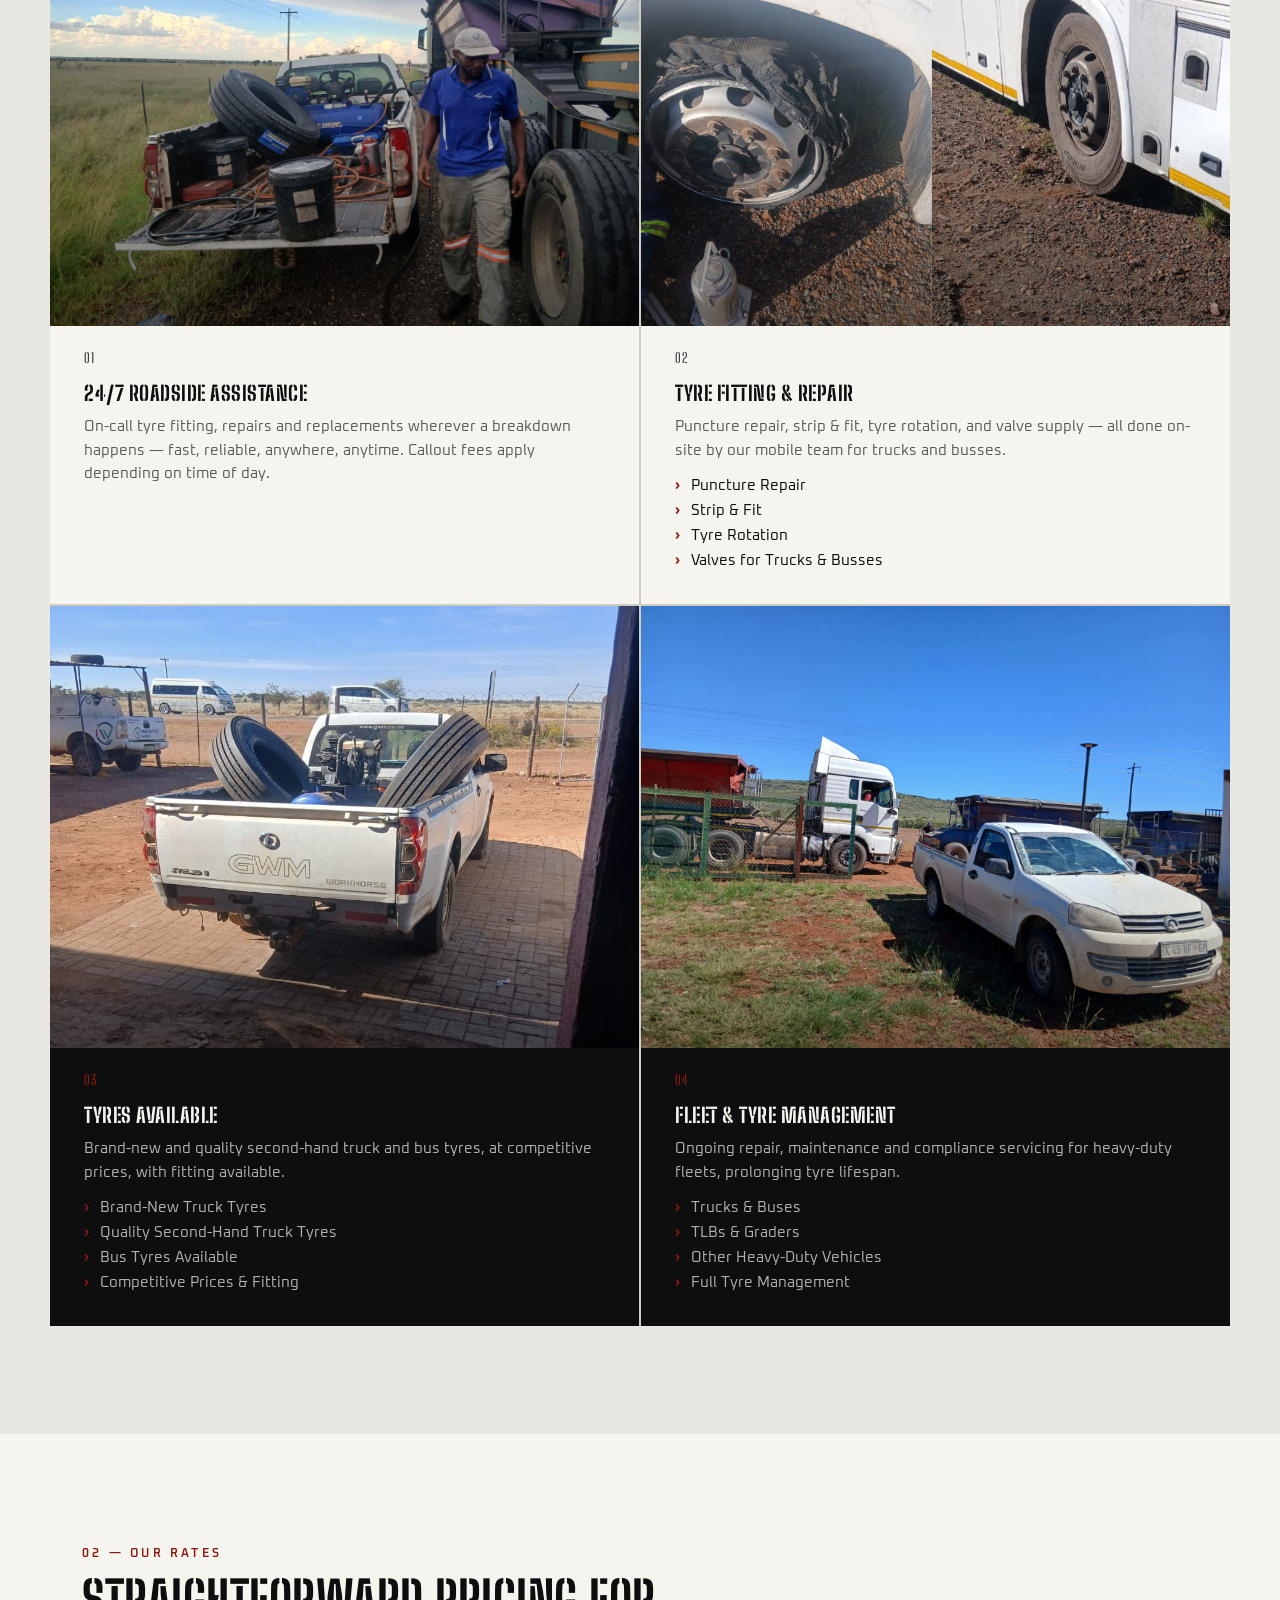
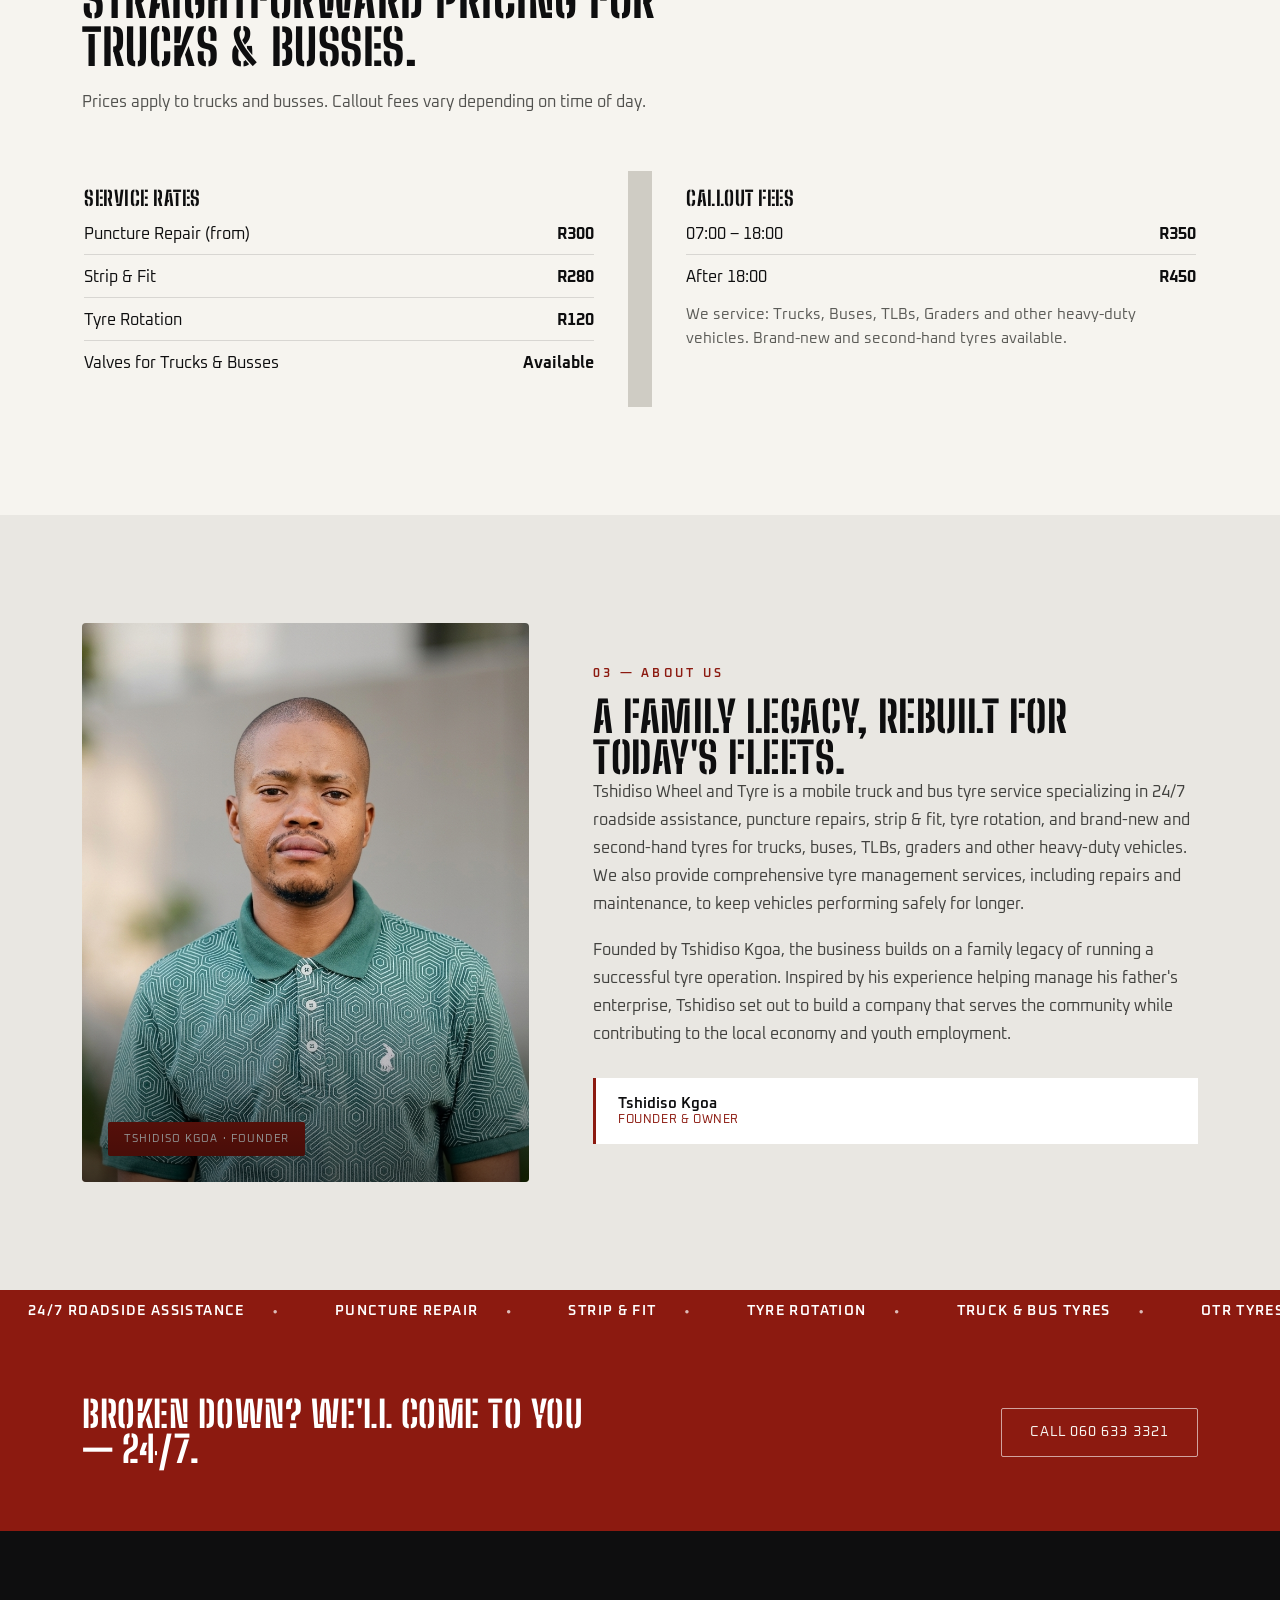
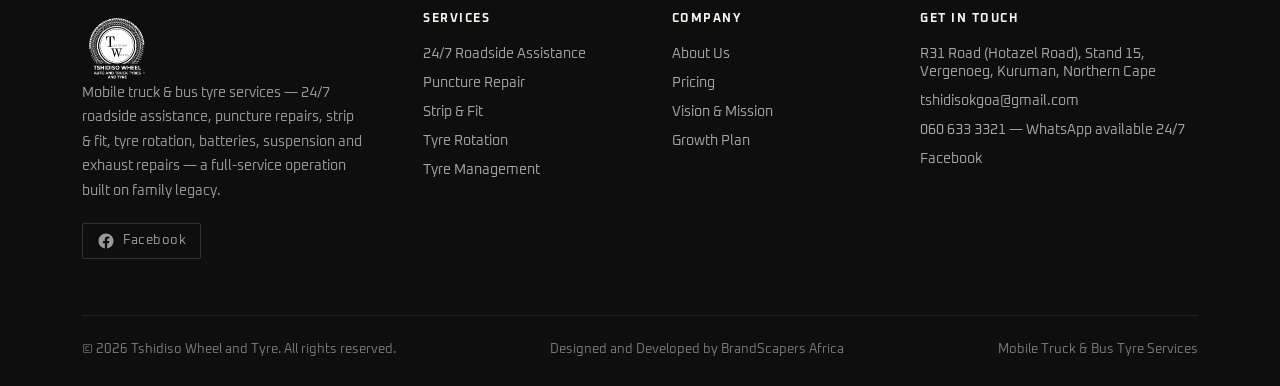
==== commit 61a2a44e: "update" ====
--- a/index.html
+++ b/index.html
@@ -3,10 +3,39 @@
 <head>
 <meta charset="UTF-8">
 <meta name="viewport" content="width=device-width, initial-scale=1.0">
-<title>Tshidiso Wheel &amp; Tyre — Auto and Truck Tyres</title>
+<title>Tshidiso Wheel &amp; Tyre — Mobile Truck &amp; Bus Tyre Services</title>
 <link rel="preconnect" href="https://fonts.googleapis.com">
 <link href="https://fonts.googleapis.com/css2?family=Big+Shoulders+Stencil:wght@500;700;800&family=Oxanium:wght@400;500;600;700&display=swap" rel="stylesheet">
 <link rel="stylesheet" href="styles.css">
+<style>
+  .svc-list{list-style:none;margin:14px 0 0;padding:0;display:flex;flex-direction:column;gap:6px;font-size:0.92rem;}
+  .svc-list li{position:relative;padding-left:16px;color:inherit;}
+  .svc-list li::before{content:"›";position:absolute;left:0;color:var(--rust,#c0392b);font-weight:700;}
+
+  .rate-list{list-style:none;margin:16px 0 0;padding:0;display:flex;flex-direction:column;gap:12px;}
+  .rate-list li{display:flex;justify-content:space-between;padding-bottom:10px;border-bottom:1px solid rgba(0,0,0,0.12);color:inherit;transition:color .25s, border-color .25s;}
+  .rate-list li:last-child{border-bottom:none;padding-bottom:0;}
+  .rate-list li strong{color:inherit;}
+
+  /* Cards go dark on hover (see .svc-card:hover in styles.css) — make list text/borders follow the same white-on-black flip */
+  .svc-card:hover .svc-list li,
+  .svc-card:hover .rate-list li,
+  .svc-card:hover .rate-list li strong{
+    color:var(--bone,#f6f4ef);
+  }
+  .svc-card:hover .rate-list li{
+    border-bottom-color:rgba(255,255,255,0.18);
+  }
+
+  .social-links{display:flex;gap:12px;margin-top:20px;}
+  .social-links a{
+    display:inline-flex;align-items:center;gap:8px;
+    color:#9a9a9a;font-family:'Oxanium',sans-serif;font-size:0.82rem;letter-spacing:0.04em;
+    border:1px solid rgba(255,255,255,0.15);padding:8px 14px;border-radius:2px;
+    transition:color .2s, border-color .2s, background .2s;
+  }
+  .social-links a:hover{color:var(--bone,#f6f4ef);border-color:var(--rust,#8c1a10);background:rgba(140,26,16,0.15);}
+</style>
 </head>
 <body>
 
@@ -17,6 +46,7 @@
 </a>
     <nav class="links" id="navLinks">
       <a href="#services">Services</a>
+      <a href="#pricing">Pricing</a>
       <a href="#about">About</a>
       <a href="vision.html#vision">Vision &amp; Mission</a>
       <a href="vision.html#growth">Growth Plan</a>
@@ -33,30 +63,30 @@
   <div class="hero-overlay"></div>
 
   <div class="hero-inner">
-    <h1>Built for the road,<span>backed by family</span></h1>
+    <h1>24/7 Roadside Assistance,<span>backed by family</span></h1>
 
     <p class="lead">
-      Full-service tyre and wheel workshop supplying brand-new tyres,
-      batteries and lubricants, suspension repairs, and complete tyre
-      management — for passenger cars, trucks, buses and earth-moving equipment.
+      Mobile truck &amp; bus tyre services — puncture repairs, strip &amp; fit,
+      tyre rotation, valves, and brand-new and second-hand tyres, delivered to
+      wherever your fleet breaks down. Keeping trucks moving 24 hours a day.
     </p>
 
     <div class="hero-actions">
-      #services>
-      #aboutOur Story</a>
+      <a href="#services" class="btn-solid">Our Services</a>
+      <a href="#about" class="btn-outline">Our Story</a>
     </div>
 
     <div class="hero-stats">
       <div class="hstat">
-        <div class="num">6+</div>
-        <div class="lbl">Core Services</div>
+        <div class="num">24/7</div>
+        <div class="lbl">Roadside Assistance</div>
       </div>
       <div class="hstat">
         <div class="num">OTR</div>
         <div class="lbl">To Passenger Fleet</div>
       </div>
       <div class="hstat">
-        <div class="num">N. Cape</div>
+        <div class="num">Northern Cape</div>
         <div class="lbl">Base of Operations</div>
       </div>
     </div>
@@ -65,8 +95,8 @@
 
 <div class="marquee-bar">
   <div class="marquee-track">
-    <span>New Tyres</span><span>Wheel Alignment</span><span>Batteries &amp; Lubricants</span><span>Suspension Repairs</span><span>OTR Tyres</span><span>Exhaust Repairs</span><span>Auto Spares</span>
-    <span>New Tyres</span><span>Wheel Alignment</span><span>Batteries &amp; Lubricants</span><span>Suspension Repairs</span><span>OTR Tyres</span><span>Exhaust Repairs</span><span>Auto Spares</span>
+    <span>24/7 Roadside Assistance</span><span>Puncture Repair</span><span>Strip &amp; Fit</span><span>Tyre Rotation</span><span>Truck &amp; Bus Tyres</span><span>OTR Tyres</span><span>Valves for Trucks &amp; Busses</span>
+    <span>24/7 Roadside Assistance</span><span>Puncture Repair</span><span>Strip &amp; Fit</span><span>Tyre Rotation</span><span>Truck &amp; Bus Tyres</span><span>OTR Tyres</span><span>Valves for Trucks &amp; Busses</span>
   </div>
 </div>
 
@@ -74,78 +104,95 @@
   <div class="wrap">
     <div class="section-head">
       <span class="eyebrow">01 — What We Do</span>
-      <h2>Everything your fleet needs, under one roof.</h2>
-      <p>From brand-new tyres to full tyre management, we keep vehicles compliant, safe, and on the road longer.</p>
-    </div>
-  </div>
-  <div class="wrap" style="padding:0;">
-    <div class="svc-grid">
-      <div class="svc-card">
-        <div class="svc-img"><img src="images/tyre.jpeg" alt="Brand-new tyres"></div>
-        <div class="svc-body">
-          <div class="num">01</div>
-          <h3>Brand-New Tyres</h3>
-          <p>High-quality tyres for passenger cars, commercial vehicles, trucks, buses, and earth-moving equipment.</p>
-        </div>
-      </div>
-      <div class="svc-card">
-        <div class="svc-img"><img src="images/suspension.jpeg" alt="Suspension parts and repairs"></div>
-        <div class="svc-body">
-          <div class="num">02</div>
-          <h3>Suspension Parts &amp; Repairs</h3>
-          <p>Professional servicing of truck suspensions and passenger vehicle suspension systems.</p>
-        </div>
-      </div>
-      <div class="svc-card">
-        <div class="svc-img"><img src="images/alignment.jpeg" alt="Wheel alignment"></div>
-        <div class="svc-body">
-          <div class="num">03</div>
-          <h3>Wheel Alignment</h3>
-          <p>Precision wheel alignment to improve vehicle handling and extend tyre longevity.</p>
-        </div>
-      </div>
-      <div class="svc-card">
-        <div class="svc-img"><img src="images/battery.jpeg" alt="Batteries and lubricants"></div>
-        <div class="svc-body">
-          <div class="num">04</div>
-          <h3>Batteries &amp; Lubricants</h3>
-          <p>Supply of top-quality batteries and lubricants for optimal vehicle performance.</p>
-        </div>
-      </div>
-      <div class="svc-card">
-        <div class="svc-img"><img src="images/spares.jpeg" alt="Auto spares and body parts"></div>
-        <div class="svc-body">
-          <div class="num">05</div>
-          <h3>Auto Spares &amp; Body Parts</h3>
-          <p>Replacement parts for vehicles, including body parts and general spares.</p>
-        </div>
-      </div>
-      <div class="svc-card">
-        <div class="svc-img"><img src="images/exhaust.jpeg" alt="Exhaust repairs"></div>
-        <div class="svc-body">
-          <div class="num">06</div>
-          <h3>Exhaust Repairs</h3>
-          <p>Repair and replacement services for vehicle exhaust systems.</p>
-        </div>
-      </div>
+      <h2>Mobile truck &amp; bus tyre services, wherever you are.</h2>
+      <p>From roadside callouts to full tyre management, we keep trucks, buses and heavy-duty fleets compliant, safe, and on the road longer.</p>
     </div>
   </div>
   <div class="wrap" style="padding:0;">
     <div class="svc-grid-2">
+      <div class="svc-card">
+        <div class="svc-img"><img src="images/roadside.jpeg" alt="24/7 roadside assistance"></div>
+        <div class="svc-body">
+          <div class="num">01</div>
+          <h3>24/7 Roadside Assistance</h3>
+          <p>On-call tyre fitting, repairs and replacements wherever a breakdown happens — fast, reliable, anywhere, anytime. Callout fees apply depending on time of day.</p>
+        </div>
+      </div>
+      <div class="svc-card">
+        <div class="svc-img"><img src="images/repair.png" alt="Tyre fitting and repair"></div>
+        <div class="svc-body">
+          <div class="num">02</div>
+          <h3>Tyre Fitting &amp; Repair</h3>
+          <p>Puncture repair, strip &amp; fit, tyre rotation, and valve supply — all done on-site by our mobile team for trucks and busses.</p>
+          <ul class="svc-list">
+            <li>Puncture Repair</li>
+            <li>Strip &amp; Fit</li>
+            <li>Tyre Rotation</li>
+            <li>Valves for Trucks &amp; Busses</li>
+          </ul>
+        </div>
+      </div>
       <div class="svc-card" style="background:var(--black);">
-        <div class="svc-img"><img src="images/management.jpeg" alt="Tyre management services"></div>
-        <div class="svc-body">
-          <div class="num" style="color:var(--rust);">07</div>
-          <h3 style="color:var(--bone);">Tyre Management Services</h3>
-          <p style="color:#b0b0b0;">Comprehensive repair and maintenance services designed to prolong tyre lifespan and keep fleets compliant.</p>
+        <div class="svc-img"><img src="images/management.jpeg" alt="Tyres available"></div>
+        <div class="svc-body">
+          <div class="num" style="color:var(--rust);">03</div>
+          <h3 style="color:var(--bone);">Tyres Available</h3>
+          <p style="color:#b0b0b0;">Brand-new and quality second-hand truck and bus tyres, at competitive prices, with fitting available.</p>
+          <ul class="svc-list" style="color:#b0b0b0;">
+            <li>Brand-New Truck Tyres</li>
+            <li>Quality Second-Hand Truck Tyres</li>
+            <li>Bus Tyres Available</li>
+            <li>Competitive Prices &amp; Fitting</li>
+          </ul>
         </div>
       </div>
       <div class="svc-card" style="background:var(--black);">
-        <div class="svc-img"><img src="images/roadside.jpeg" alt="Roadside assistance for tyres"></div>
-        <div class="svc-body">
-          <div class="num" style="color:var(--rust);">08</div>
-          <h3 style="color:var(--bone);">Roadside Assistance</h3>
-          <p style="color:#b0b0b0;">On-call tyre fitting, repairs and replacements wherever a breakdown happens — keeping fleets and motorists moving with minimal downtime.</p>
+        <div class="svc-img"><img src="images/fleet.jpeg" alt="Fleet and tyre management"></div>
+        <div class="svc-body">
+          <div class="num" style="color:var(--rust);">04</div>
+          <h3 style="color:var(--bone);">Fleet &amp; Tyre Management</h3>
+          <p style="color:#b0b0b0;">Ongoing repair, maintenance and compliance servicing for heavy-duty fleets, prolonging tyre lifespan.</p>
+          <ul class="svc-list" style="color:#b0b0b0;">
+            <li>Trucks &amp; Buses</li>
+            <li>TLBs &amp; Graders</li>
+            <li>Other Heavy-Duty Vehicles</li>
+            <li>Full Tyre Management</li>
+          </ul>
+        </div>
+      </div>
+    </div>
+  </div>
+</section>
+
+<section class="pricing" id="pricing">
+  <div class="wrap">
+    <div class="section-head">
+      <span class="eyebrow">02 — Our Rates</span>
+      <h2>Straightforward pricing for trucks &amp; busses.</h2>
+      <p>Prices apply to trucks and busses. Callout fees vary depending on time of day.</p>
+    </div>
+  </div>
+  <div class="wrap" style="padding:0;">
+    <div class="svc-grid-2" style="gap:24px;">
+      <div class="svc-card">
+        <div class="svc-body">
+          <h3>Service Rates</h3>
+          <ul class="rate-list">
+            <li><span>Puncture Repair (from)</span><strong>R300</strong></li>
+            <li><span>Strip &amp; Fit</span><strong>R280</strong></li>
+            <li><span>Tyre Rotation</span><strong>R120</strong></li>
+            <li><span>Valves for Trucks &amp; Busses</span><strong>Available</strong></li>
+          </ul>
+        </div>
+      </div>
+      <div class="svc-card">
+        <div class="svc-body">
+          <h3>Callout Fees</h3>
+          <ul class="rate-list">
+            <li><span>07:00 – 18:00</span><strong>R350</strong></li>
+            <li><span>After 18:00</span><strong>R450</strong></li>
+          </ul>
+          <p style="margin-top:16px;">We service: Trucks, Buses, TLBs, Graders and other heavy-duty vehicles. Brand-new and second-hand tyres available.</p>
         </div>
       </div>
     </div>
@@ -159,9 +206,9 @@
       <div class="tag">Tshidiso Kgoa · Founder</div>
     </div>
     <div class="about-body">
-      <span class="eyebrow">02 — About Us</span>
+      <span class="eyebrow">03 — About Us</span>
       <h2 style="margin-top:14px;font-size:clamp(1.9rem,3.4vw,2.7rem);">A family legacy, rebuilt for today's fleets.</h2>
-      <p>Tshidiso Wheel and Tyre is a full-service tyre workshop specializing in brand-new tyres for a wide range of vehicles — passenger cars, commercial vehicles, trucks, buses, and off-the-road (OTR) tyres for earth-moving equipment. We also provide comprehensive tyre management services, including repairs and maintenance, to keep vehicles performing safely for longer.</p>
+      <p>Tshidiso Wheel and Tyre is a mobile truck and bus tyre service specializing in 24/7 roadside assistance, puncture repairs, strip &amp; fit, tyre rotation, and brand-new and second-hand tyres for trucks, buses, TLBs, graders and other heavy-duty vehicles. We also provide comprehensive tyre management services, including repairs and maintenance, to keep vehicles performing safely for longer.</p>
       <p>Founded by Tshidiso Kgoa, the business builds on a family legacy of running a successful tyre operation. Inspired by his experience helping manage his father's enterprise, Tshidiso set out to build a company that serves the community while contributing to the local economy and youth employment.</p>
       <div class="founder-card">
         <div class="name">Tshidiso Kgoa</div>
@@ -174,14 +221,14 @@
 
 <div class="marquee-bar">
   <div class="marquee-track">
-    <span>New Tyres</span><span>Wheel Alignment</span><span>Batteries &amp; Lubricants</span><span>Suspension Repairs</span><span>OTR Tyres</span><span>Exhaust Repairs</span><span>Auto Spares</span>
-    <span>New Tyres</span><span>Wheel Alignment</span><span>Batteries &amp; Lubricants</span><span>Suspension Repairs</span><span>OTR Tyres</span><span>Exhaust Repairs</span><span>Auto Spares</span>
+    <span>24/7 Roadside Assistance</span><span>Puncture Repair</span><span>Strip &amp; Fit</span><span>Tyre Rotation</span><span>Truck &amp; Bus Tyres</span><span>OTR Tyres</span><span>Valves for Trucks &amp; Busses</span>
+    <span>24/7 Roadside Assistance</span><span>Puncture Repair</span><span>Strip &amp; Fit</span><span>Tyre Rotation</span><span>Truck &amp; Bus Tyres</span><span>OTR Tyres</span><span>Valves for Trucks &amp; Busses</span>
   </div>
 </div>
 
 <section class="cta-strip" id="contact">
   <div class="wrap">
-    <h2>Ready to get your fleet road-ready?</h2>
+    <h2>Broken down? We'll come to you — 24/7.</h2>
     <a href="tel:0606333321" class="btn-ghost">Call 060 633 3321</a>
   </div>
 </section>
@@ -193,14 +240,21 @@
         <a href="#" class="logo">
   <img src="images/logo.png" alt="Tshidiso Wheel & Tyre" class="logo-img">
 </a>
-        <p class="desc">Auto and truck tyres, wheel alignment, batteries, suspension and exhaust repairs — a full-service workshop built on family legacy.</p>
+        <p class="desc">Mobile truck &amp; bus tyre services — 24/7 roadside assistance, puncture repairs, strip &amp; fit, tyre rotation, batteries, suspension and exhaust repairs — a full-service operation built on family legacy.</p>
+        <div class="social-links">
+          <a href="https://www.facebook.com/profile.php?id=61590594485795" target="_blank" rel="noopener" aria-label="Follow us on Facebook">
+            <svg viewBox="0 0 24 24" width="18" height="18" fill="currentColor"><path d="M22 12.06C22 6.5 17.52 2 12 2S2 6.5 2 12.06c0 5 3.66 9.15 8.44 9.94v-7.03H7.9v-2.91h2.54V9.85c0-2.5 1.49-3.89 3.78-3.89 1.1 0 2.24.2 2.24.2v2.46h-1.26c-1.24 0-1.63.77-1.63 1.56v1.88h2.78l-.44 2.91h-2.34V22c4.78-.79 8.44-4.94 8.44-9.94Z"/></svg>
+            <span>Facebook</span>
+          </a>
+        </div>
       </div>
       <div class="footer-col">
         <h5>Services</h5>
         <ul>
-          <li><a href="#services">New Tyres</a></li>
-          <li><a href="#services">Wheel Alignment</a></li>
-          <li><a href="#services">Batteries &amp; Lubricants</a></li>
+          <li><a href="#services">24/7 Roadside Assistance</a></li>
+          <li><a href="#services">Puncture Repair</a></li>
+          <li><a href="#services">Strip &amp; Fit</a></li>
+          <li><a href="#services">Tyre Rotation</a></li>
           <li><a href="#services">Tyre Management</a></li>
         </ul>
       </div>
@@ -208,6 +262,7 @@
         <h5>Company</h5>
         <ul>
           <li><a href="#about">About Us</a></li>
+          <li><a href="#pricing">Pricing</a></li>
           <li><a href="vision.html#vision">Vision &amp; Mission</a></li>
           <li><a href="vision.html#growth">Growth Plan</a></li>
         </ul>
@@ -217,14 +272,15 @@
         <ul>
           <li>R31 Road (Hotazel Road), Stand 15, Vergenoeg, Kuruman, Northern Cape</li>
           <li>tshidisokgoa@gmail.com</li>
-          <li>060 633 3321</li>
+          <li>060 633 3321 — WhatsApp available 24/7</li>
+          <li><a href="https://www.facebook.com/profile.php?id=61590594485795" target="_blank" rel="noopener">Facebook</a></li>
         </ul>
       </div>
     </div>
     <div class="footer-bottom">
       <p id="copyright"></p>
       <p>Designed and Developed by <a href="https://www.brandscapersafrica.com" target="_blank">BrandScapers Africa</a></p>
-      <p>Auto and Truck Tyres</p>
+      <p>Mobile Truck &amp; Bus Tyre Services</p>
     </div>
   </div>
 </footer>
--- a/styles.css
+++ b/styles.css
@@ -63,7 +63,7 @@
   content:"";position:absolute;inset:7px;border-radius:50%;border:2px dashed var(--steel);
 }
 .logo-img{
-  height: 45px;
+  height: 70px;
   width:auto;
   display:block;
 }
@@ -221,7 +221,7 @@
 .section-head p{margin-top:18px;color:#52524f;font-size:1.02rem;line-height:1.6;}
 
 /* ===== ABOUT ===== */
-.about{background:var(--bone);}
+.about{background:var(--concrete);}
 .about-grid{display:grid;grid-template-columns:0.85fr 1.15fr;gap:64px;align-items:center;}
 .about-visual{
   position:relative;aspect-ratio:4/5;border-radius:4px;overflow:hidden;
@@ -356,6 +356,24 @@
   width:38px;
   height:38px;
   margin-bottom:6px;
+}
+
+.svc-list{list-style:none;margin:14px 0 0;padding:0;display:flex;flex-direction:column;gap:6px;font-size:0.92rem;}
+.svc-list li{position:relative;padding-left:16px;color:inherit;}
+.svc-list li::before{content:"›";position:absolute;left:0;color:var(--rust);font-weight:700;}
+
+.rate-list{list-style:none;margin:16px 0 0;padding:0;display:flex;flex-direction:column;gap:12px;}
+.rate-list li{display:flex;justify-content:space-between;padding-bottom:10px;border-bottom:1px solid rgba(0,0,0,0.12);color:inherit;transition:color .25s, border-color .25s;}
+.rate-list li:last-child{border-bottom:none;padding-bottom:0;}
+.rate-list li strong{color:inherit;}
+
+.svc-card:hover .svc-list li,
+.svc-card:hover .rate-list li,
+.svc-card:hover .rate-list li strong{
+  color:var(--bone);
+}
+.svc-card:hover .rate-list li{
+  border-bottom-color:rgba(255,255,255,0.18);
 }
 /* ===== GROWTH PLAN ===== */
 .growth{background:var(--bone);}
